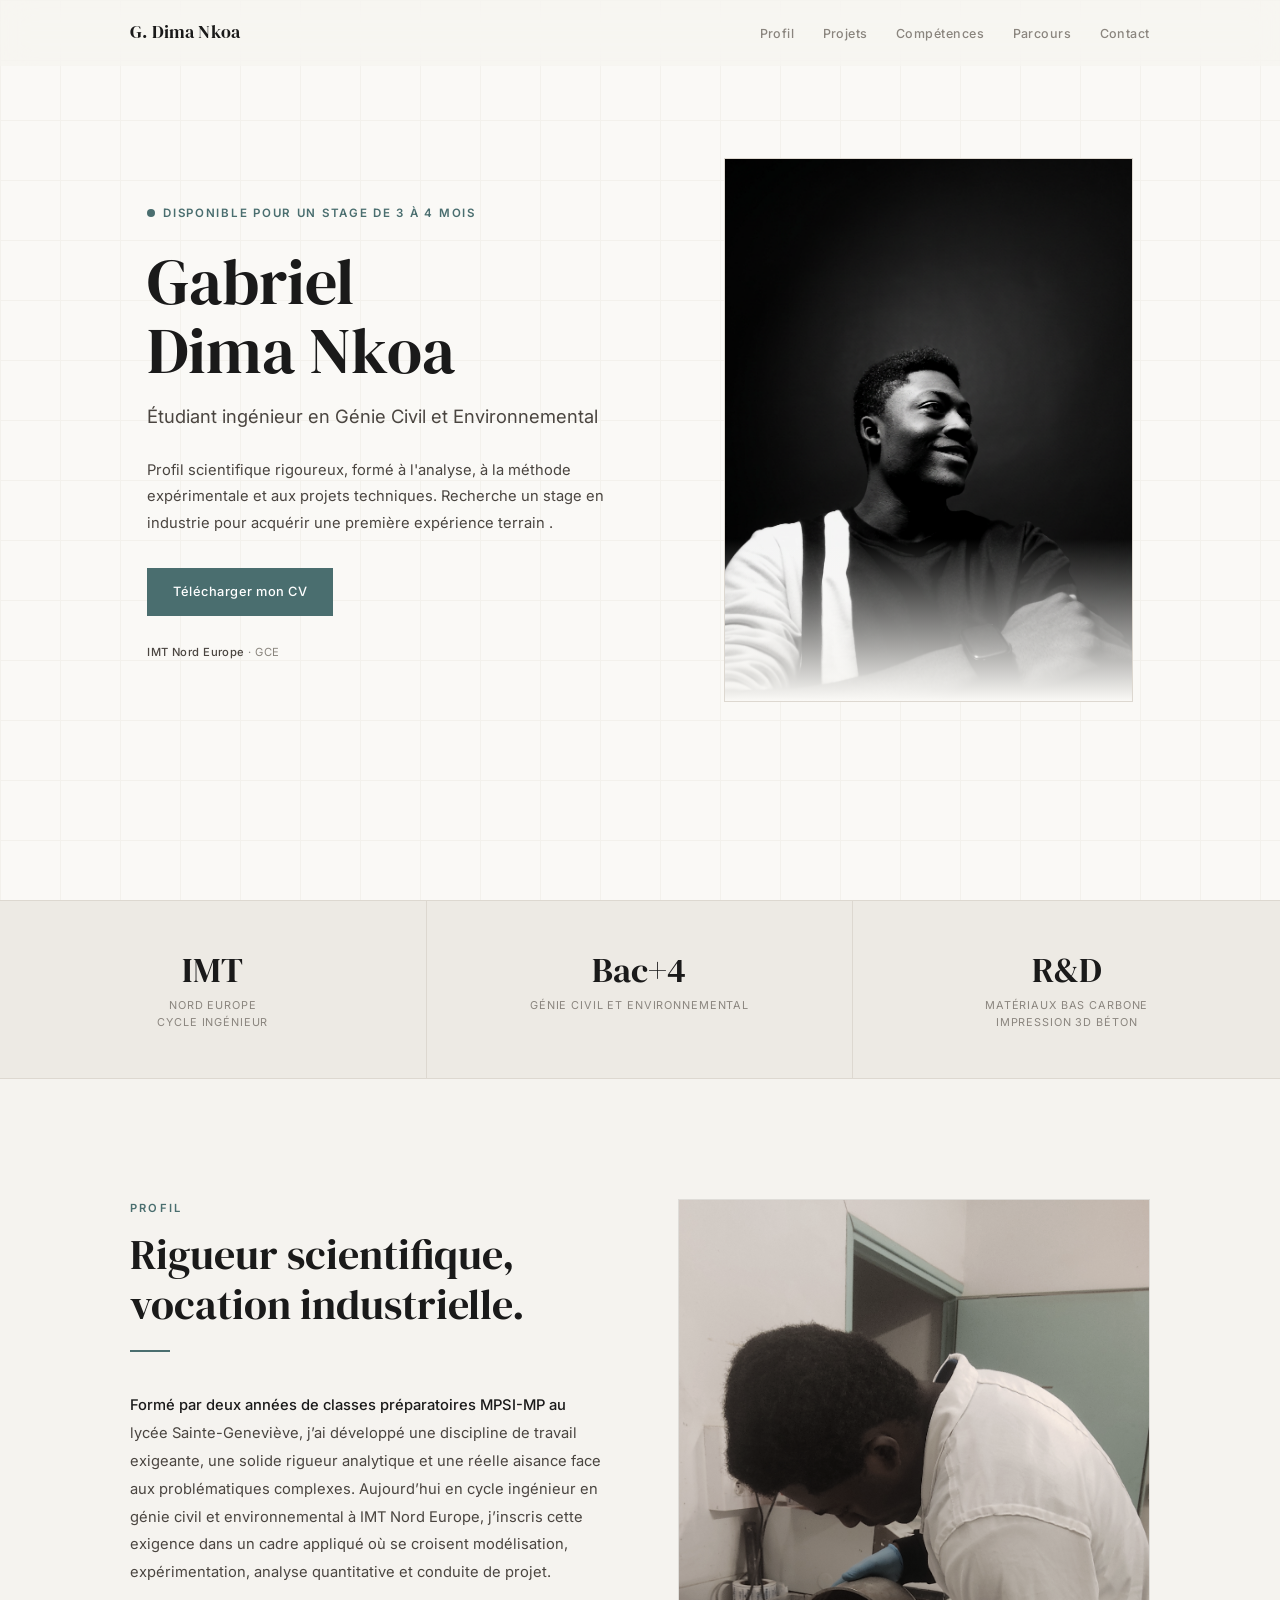
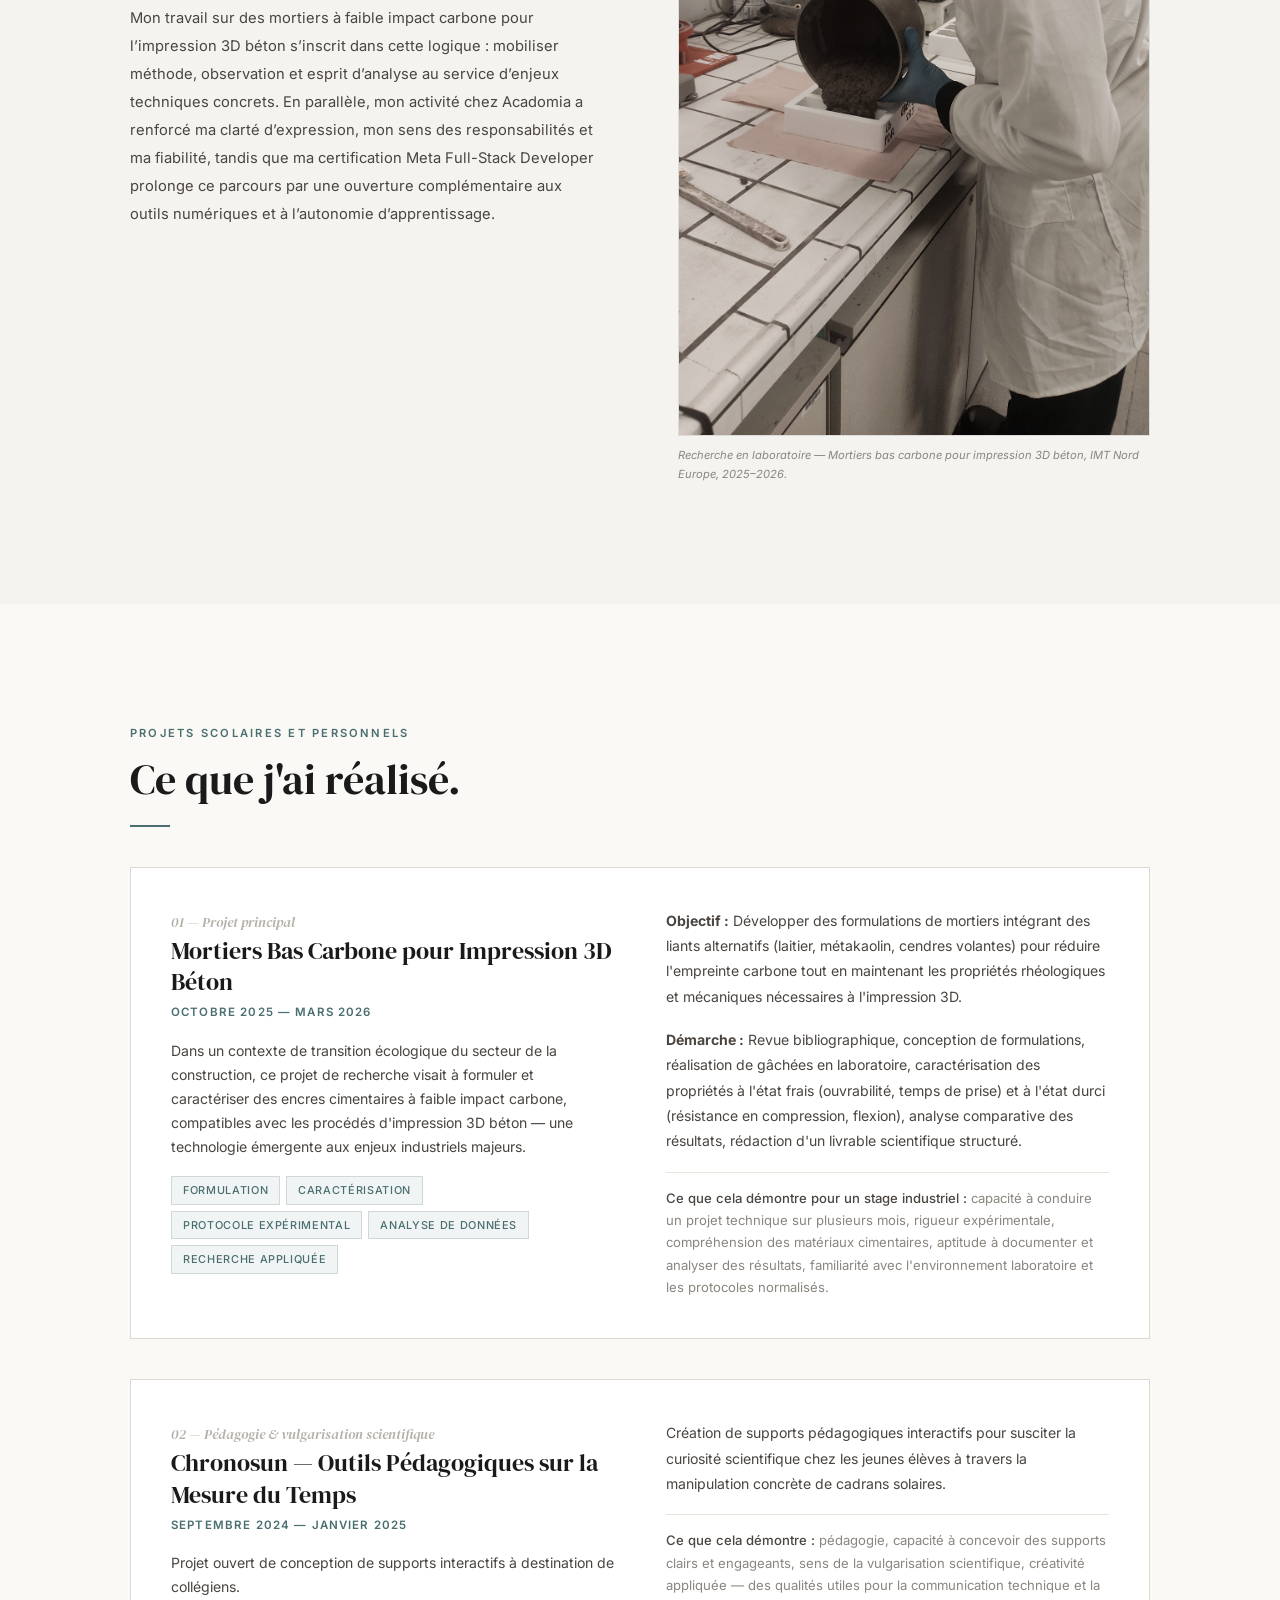
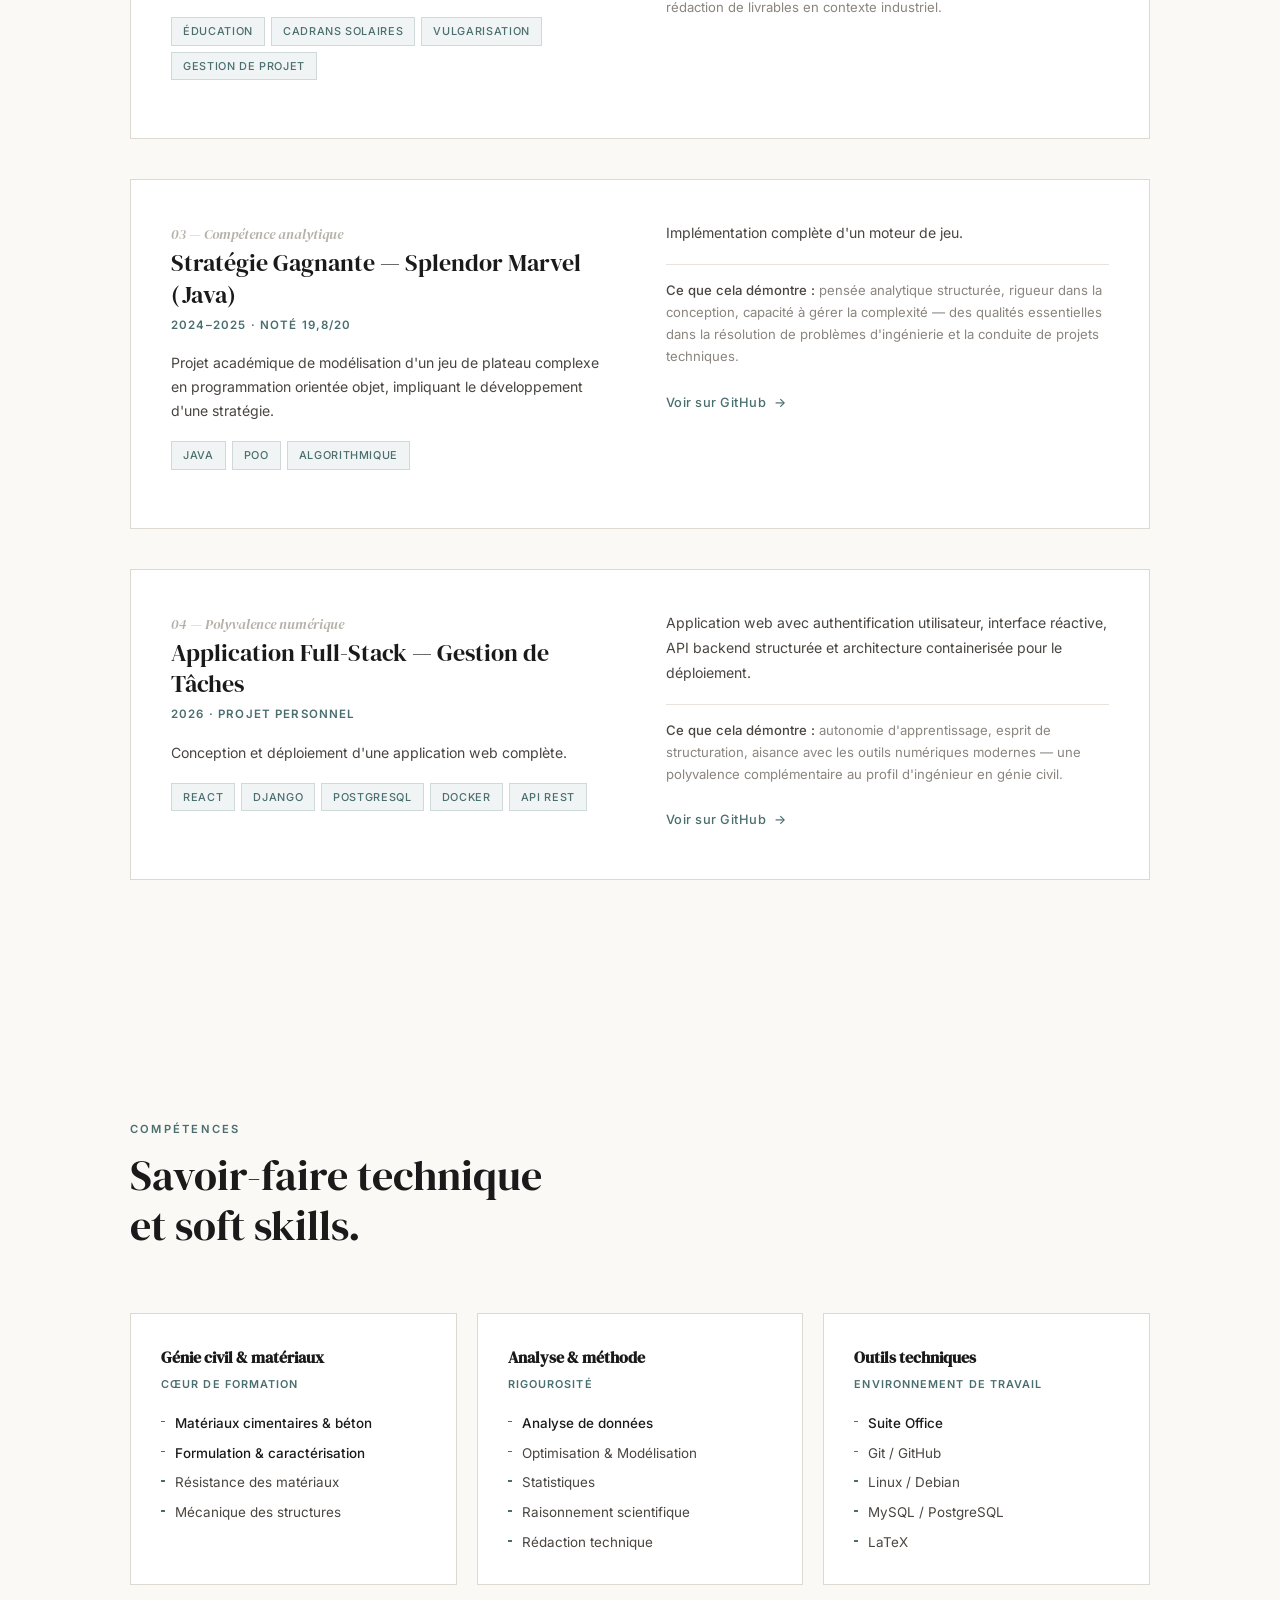
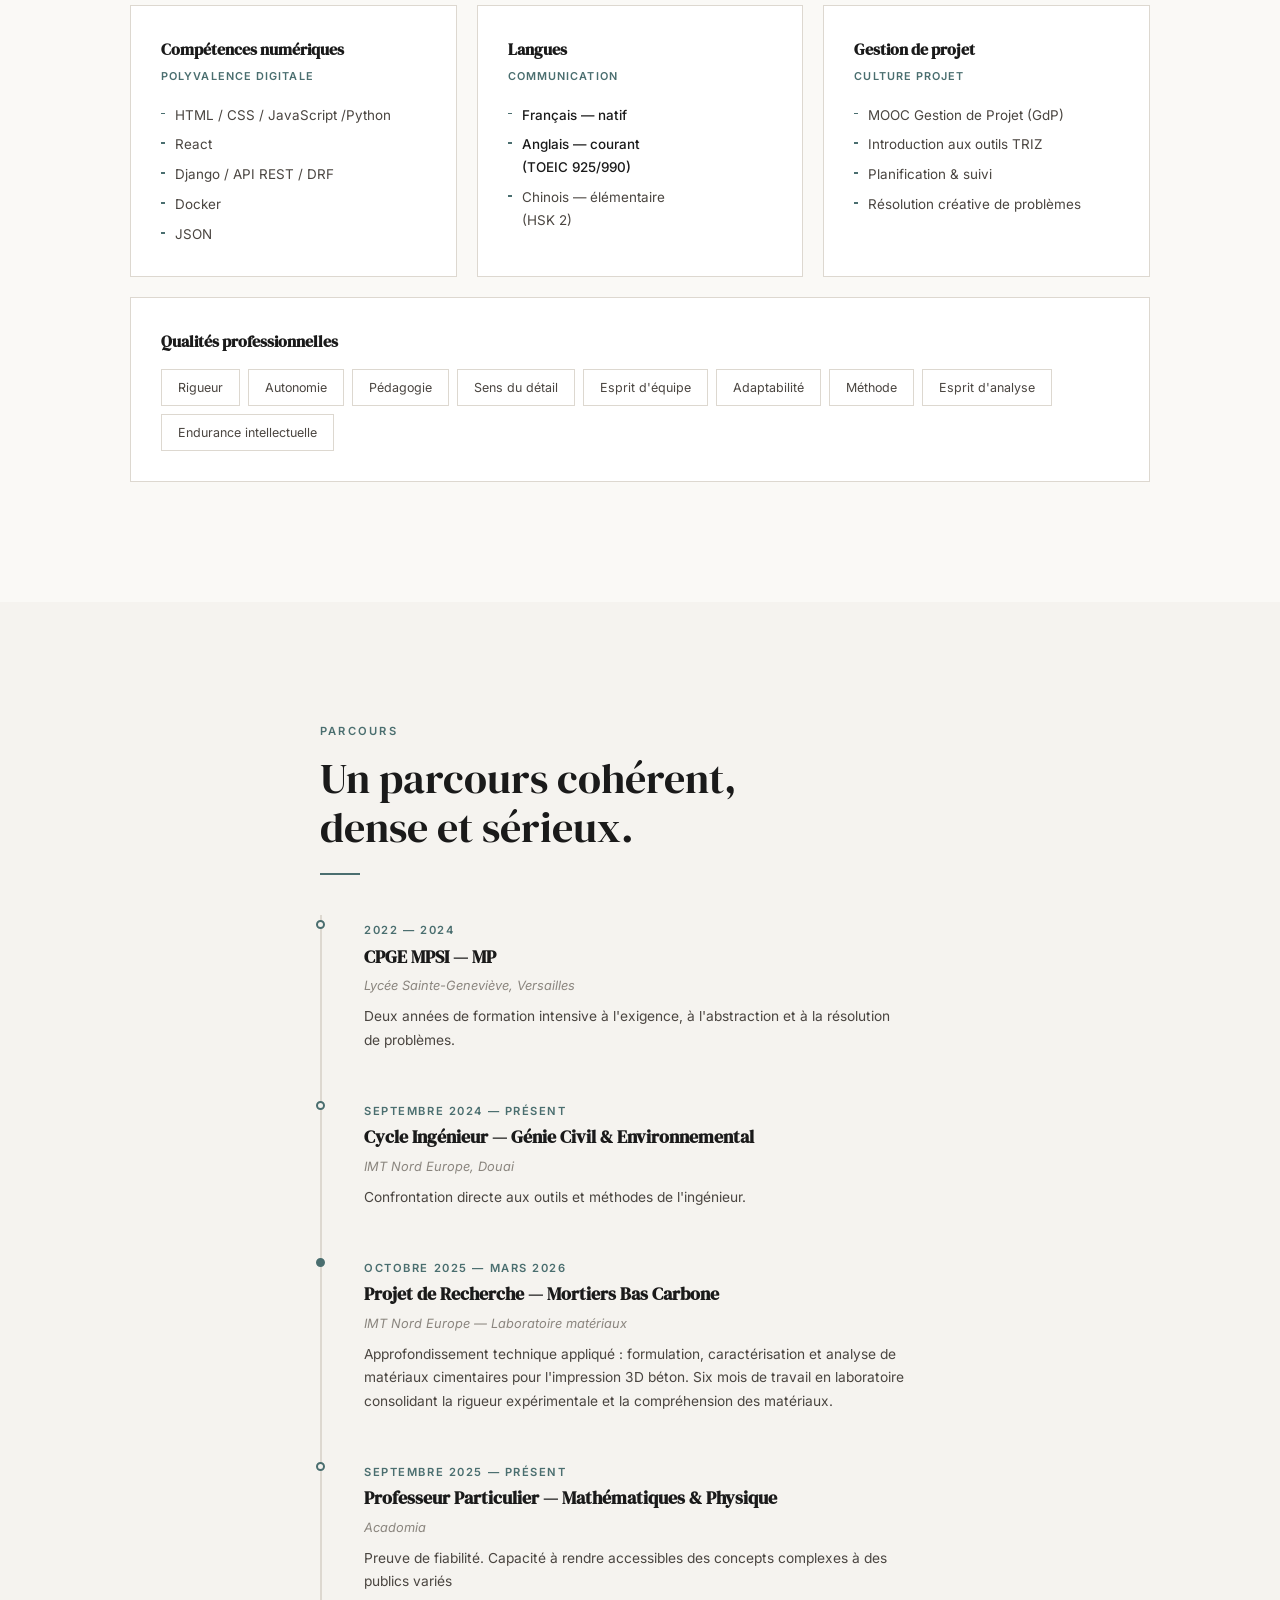
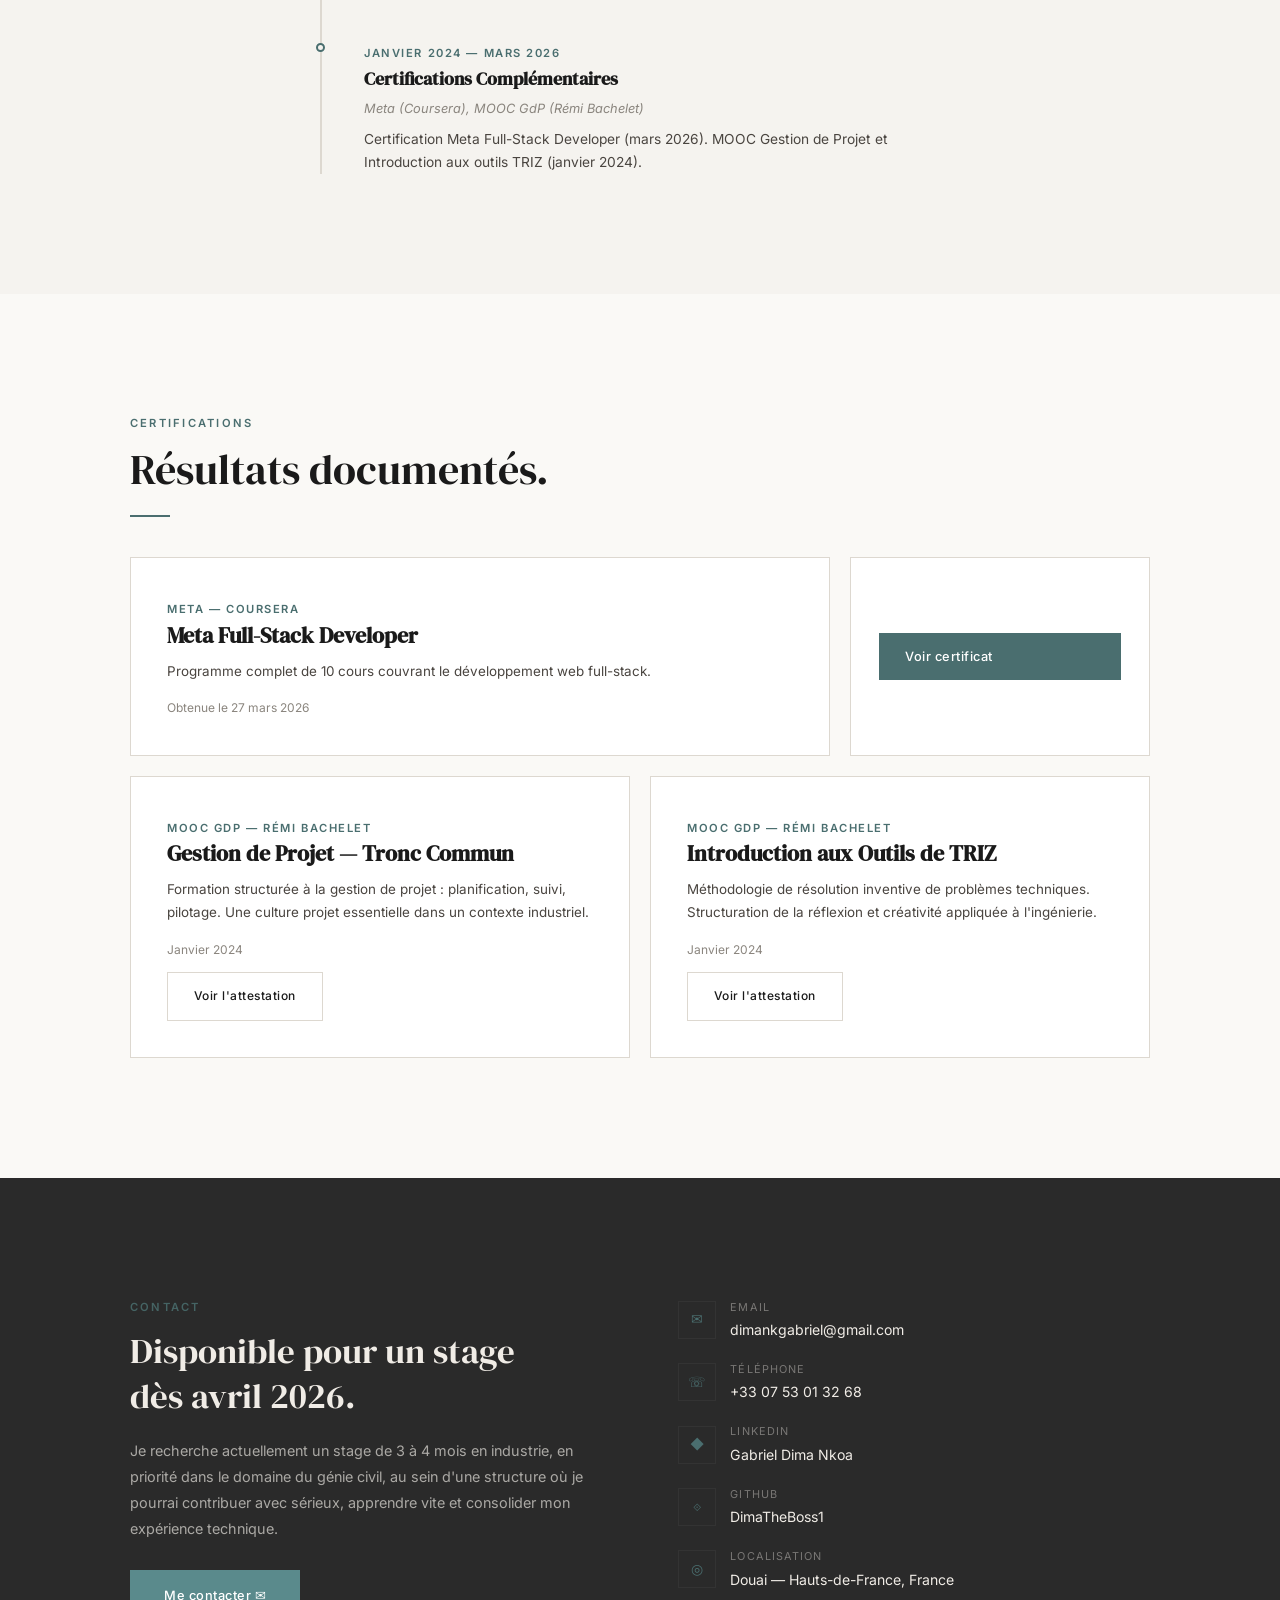
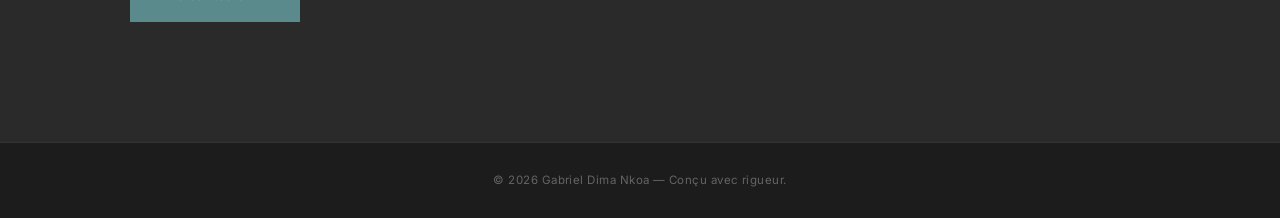
==== index2.html @ 7a58e896 "The folder portfolio" ====
<!DOCTYPE html>
<html lang="fr">

<head>
  <meta charset="UTF-8">
  <meta name="viewport" content="width=device-width, initial-scale=1.0">
  <title>Gabriel DIMA NKOA — Étudiant Ingénieur Génie Civil & Environnemental</title>
  <meta name="description"
    content="Portfolio de Gabriel DIMA NKOA, étudiant ingénieur en génie civil et environnemental à IMT Nord Europe. Recherche un stage de 3 à 4 mois en industrie.">
  <meta name="author" content="Gabriel DIMA NKOA">
  <meta property="og:title" content="Gabriel DIMA NKOA — Stage Ingénieur Génie Civil">
  <meta property="og:description"
    content="Étudiant ingénieur à IMT Nord Europe, spécialisé génie civil et environnemental. Disponible pour un stage de 3–4 mois en industrie.">
  <meta property="og:type" content="website">
  <link rel="stylesheet" href="styles2.css">
  <link rel="icon" type="image/svg+xml"
    href="data:image/svg+xml,<svg xmlns='http://www.w3.org/2000/svg' viewBox='0 0 100 100'><text y='.9em' font-size='90'>◆</text></svg>">
</head>

<body>

  <!-- ======== NAVIGATION ======== -->
  <nav class="nav2" id="nav2">
    <div class="container nav2__inner">
      <a href="#" class="nav2__logo">G. Dima Nkoa</a>
      <ul class="nav2__links">
        <li><a href="#profil" class="nav2__link">Profil</a></li>
        <li><a href="#projets" class="nav2__link">Projets</a></li>
        <li><a href="#competences" class="nav2__link">Compétences</a></li>
        <li><a href="#parcours" class="nav2__link">Parcours</a></li>
        <li><a href="#contact2" class="nav2__link">Contact</a></li>
      </ul>
      <button class="nav2__toggle" id="nav2-toggle" aria-label="Menu">
        <span></span><span></span><span></span>
      </button>
    </div>
  </nav>

  <!-- Mobile overlay -->
  <div class="nav2__mobile" id="nav2-mobile">
    <a href="#profil">Profil</a>
    <a href="#projets">Projets</a>
    <a href="#competences">Compétences</a>
    <a href="#parcours">Parcours</a>
    <a href="#contact2">Contact</a>
  </div>

  <!-- ======== HERO ======== -->
  <section class="hero2 section" id="hero2">
    <div class="container hero2__grid">
      <div class="hero2__content">
        <span class="hero2__badge">Disponible pour un stage de 3 à 4 mois</span>
        <h1 class="hero2__name">Gabriel<br>Dima Nkoa</h1>
        <p class="hero2__title">Étudiant ingénieur en Génie Civil et Environnemental </p>
        <p class="hero2__description">
          Profil scientifique rigoureux, formé à l'analyse, à la méthode expérimentale et aux projets techniques.
          Recherche un stage en industrie pour acquérir une première expérience terrain .
        </p>
        <div class="hero2__ctas">
          <a href="CV Stage GCE.pdf" download class="btn2 btn2--primary" id="cta2-cv">Télécharger mon CV</a>
        </div>
        <p class="hero2__micro">
          <span>IMT Nord Europe</span> · GCE
        </p>
      </div>
      <div class="hero2__image-wrapper">
        <div class="hero2__image-frame">
          <img src="assets/Photo professionnelle Gabriel.png" alt="Gabriel Dima Nkoa — Portrait professionnel"
            class="hero2__portrait" width="440" height="586">
        </div>
      </div>
    </div>
  </section>

  <!-- ======== BARRE DE PREUVE ======== -->
  <section class="proof-bar" id="proof-bar">
    <div class="container">
      <div class="proof-bar__grid proof-bar__grid--3">
        <div class="proof-bar__item reveal">
          <div class="proof-bar__value">IMT</div>
          <div class="proof-bar__label">Nord Europe<br>Cycle ingénieur</div>
        </div>

        <div class="proof-bar__item reveal reveal-d1">
          <div class="proof-bar__value">Bac+4</div>
          <div class="proof-bar__label">Génie Civil et Environnemental</div>
        </div>

        <div class="proof-bar__item reveal reveal-d2">
          <div class="proof-bar__value">R&D</div>
          <div class="proof-bar__label">Matériaux bas carbone<br>Impression 3D béton</div>
        </div>
      </div>
    </div>
  </section>

  <!-- ======== PROFIL ======== -->
  <section class="section" id="profil">
    <div class="container profile__grid">
      <div class="profile__text reveal">
        <span class="section__label">Profil</span>
        <h2 class="section__title">Rigueur scientifique,<br>vocation industrielle.</h2>
        <div class="section__divider"></div>
        <p>
          Formé par deux années de classes préparatoires MPSI-MP au lycée Sainte-Geneviève, j’ai développé une
          discipline de travail exigeante, une solide rigueur analytique et une réelle aisance face aux problématiques
          complexes. Aujourd’hui en cycle ingénieur en génie civil et environnemental à IMT Nord Europe, j’inscris cette
          exigence dans un cadre appliqué où se croisent modélisation, expérimentation, analyse quantitative et conduite
          de projet.
        </p>

        <p>
          Mon travail sur des mortiers à faible impact carbone pour l’impression 3D béton s’inscrit dans cette logique :
          mobiliser méthode, observation et esprit d’analyse au service d’enjeux techniques concrets. En parallèle, mon
          activité chez Acadomia a renforcé ma clarté d’expression, mon sens des responsabilités et ma fiabilité, tandis
          que ma certification Meta Full-Stack Developer prolonge ce parcours par une ouverture complémentaire aux
          outils numériques et à l’autonomie d’apprentissage.
        </p>
      </div>
      <aside class="profile__aside reveal reveal-d2">
        <img src="assets/1773236978238.jpg" alt="Gabriel Dima Nkoa en laboratoire — coulée de mortier bas carbone"
          class="profile__lab-img profile__lab-img--full">
        <p class="profile__caption">Recherche en laboratoire — Mortiers bas carbone pour impression 3D béton, IMT Nord
          Europe, 2025–2026.</p>
      </aside>
    </div>
  </section>

  <!-- ======== PROJETS ======== -->
  <section class="section" id="projets" style="background: var(--bg-white);">
    <div class="container">
      <span class="section__label reveal">Projets scolaires et personnels</span>
      <h2 class="section__title reveal">Ce que j'ai réalisé.</h2>
      <div class="section__divider reveal"></div>

      <div class="projects2__list">

        <!-- Projet 1 : Mortiers bas carbone -->
        <article class="project2 reveal">
          <div>
            <span class="project2__num">01 — Projet principal</span>
            <h3 class="project2__name">Mortiers Bas Carbone pour Impression 3D Béton</h3>
            <p class="project2__dates">Octobre 2025 — Mars 2026</p>
            <p class="project2__context">
              Dans un contexte de transition écologique du secteur de la construction, ce projet de recherche
              visait à formuler et caractériser des encres cimentaires à faible impact carbone, compatibles
              avec les procédés d'impression 3D béton — une technologie émergente aux enjeux industriels majeurs.
            </p>
            <div class="project2__tags">
              <span class="project2__tag">Formulation</span>
              <span class="project2__tag">Caractérisation</span>
              <span class="project2__tag">Protocole expérimental</span>
              <span class="project2__tag">Analyse de données</span>
              <span class="project2__tag">Recherche appliquée</span>
            </div>
          </div>
          <div>
            <p class="project2__body">
              <strong>Objectif :</strong> Développer des formulations de mortiers intégrant des liants alternatifs
              (laitier, métakaolin, cendres volantes) pour réduire l'empreinte carbone tout en maintenant les
              propriétés rhéologiques et mécaniques nécessaires à l'impression 3D.
            </p>
            <p class="project2__body">
              <strong>Démarche :</strong> Revue bibliographique, conception de formulations, réalisation de gâchées
              en laboratoire, caractérisation des propriétés à l'état frais (ouvrabilité, temps de prise) et à
              l'état durci (résistance en compression, flexion), analyse comparative des résultats, rédaction
              d'un livrable scientifique structuré.
            </p>
            <div class="project2__demonstrates">
              <strong>Ce que cela démontre pour un stage industriel :</strong> capacité à conduire un projet technique
              sur plusieurs mois, rigueur expérimentale, compréhension des matériaux cimentaires, aptitude à documenter
              et analyser des résultats, familiarité avec l'environnement laboratoire et les protocoles normalisés.
            </div>
          </div>
        </article>

        <!-- Projet 2 : Chronosun -->
        <article class="project2 reveal">
          <div>
            <span class="project2__num">02 — Pédagogie & vulgarisation scientifique</span>
            <h3 class="project2__name">Chronosun — Outils Pédagogiques sur la Mesure du Temps</h3>
            <p class="project2__dates">Septembre 2024 — Janvier 2025</p>
            <p class="project2__context">
              Projet ouvert de conception de supports interactifs à destination de collégiens.
            </p>
            <div class="project2__tags">
              <span class="project2__tag">Éducation</span>
              <span class="project2__tag">Cadrans solaires</span>
              <span class="project2__tag">Vulgarisation</span>
              <span class="project2__tag">Gestion de projet</span>
            </div>
          </div>
          <div>
            <p class="project2__body">
              Création de supports pédagogiques interactifs pour susciter la curiosité scientifique chez les jeunes
              élèves à travers la manipulation concrète de cadrans solaires.
            </p>
            <div class="project2__demonstrates">
              <strong>Ce que cela démontre :</strong> pédagogie, capacité à concevoir des supports clairs
              et engageants, sens de la vulgarisation scientifique, créativité appliquée — des qualités
              utiles pour la communication technique et la rédaction de livrables en contexte industriel.
            </div>
          </div>
        </article>

        <!-- Projet 3 : Splendor Marvel -->
        <article class="project2 reveal">
          <div>
            <span class="project2__num">03 — Compétence analytique</span>
            <h3 class="project2__name">Stratégie Gagnante — Splendor Marvel (Java)</h3>
            <p class="project2__dates">2024–2025 · Noté 19,8/20</p>
            <p class="project2__context">
              Projet académique de modélisation d'un jeu de plateau complexe en programmation orientée objet,
              impliquant le développement d'une stratégie.
            </p>
            <div class="project2__tags">
              <span class="project2__tag">Java</span>
              <span class="project2__tag">POO</span>
              <span class="project2__tag">Algorithmique</span>
            </div>
          </div>
          <div>
            <p class="project2__body">
              Implémentation complète d'un moteur de jeu.
            </p>
            <div class="project2__demonstrates">
              <strong>Ce que cela démontre :</strong> pensée analytique structurée, rigueur dans la conception,
              capacité à gérer la complexité — des qualités essentielles dans la résolution de problèmes
              d'ingénierie et la conduite de projets techniques.
            </div>
            <div class="project2__links">
              <a href="https://github.com/DimaTheBoss1/SplendorMarvel" target="_blank" rel="noopener"
                class="btn2 btn2--ghost" id="link2-splendor">
                Voir sur GitHub <span class="arrow">→</span>
              </a>
            </div>
          </div>
        </article>

        <!-- Projet 4 : ToDo App (compétence numérique) -->
        <article class="project2 reveal">
          <div>
            <span class="project2__num">04 — Polyvalence numérique</span>
            <h3 class="project2__name">Application Full-Stack — Gestion de Tâches</h3>
            <p class="project2__dates">2026 · Projet personnel</p>
            <p class="project2__context">
              Conception et déploiement d'une application web complète.
            </p>
            <div class="project2__tags">
              <span class="project2__tag">React</span>
              <span class="project2__tag">Django</span>
              <span class="project2__tag">PostgreSQL</span>
              <span class="project2__tag">Docker</span>
              <span class="project2__tag">API REST</span>
            </div>
          </div>
          <div>
            <p class="project2__body">
              Application web avec authentification utilisateur, interface réactive, API backend structurée
              et architecture containerisée pour le déploiement.
            </p>
            <div class="project2__demonstrates">
              <strong>Ce que cela démontre :</strong> autonomie d'apprentissage, esprit de structuration,
              aisance avec les outils numériques modernes — une polyvalence complémentaire au profil
              d'ingénieur en génie civil.
            </div>
            <div class="project2__links">
              <a href="https://github.com/DimaTheBoss1/ToDoApp" target="_blank" rel="noopener" class="btn2 btn2--ghost"
                id="link2-todoapp">
                Voir sur GitHub <span class="arrow">→</span>
              </a>
            </div>
          </div>
        </article>

      </div>
    </div>
  </section>

  <!-- ======== COMPÉTENCES ======== -->
  <section class="section skills2" id="competences">
    <div class="container">
      <span class="section__label reveal">Compétences</span>
      <h2 class="section__title reveal">Savoir-faire technique<br>et soft skills.</h2>
      <div class="section__divider reveal"></div>

      <div class="skills2__grid">
        <!-- Génie civil -->
        <div class="skill2-block reveal">
          <h3 class="skill2-block__title">Génie civil & matériaux</h3>
          <p class="skill2-block__sub">Cœur de formation</p>
          <ul class="skill2-block__list">
            <li class="skill2-block__item skill2-block__item--core">Matériaux cimentaires & béton</li>
            <li class="skill2-block__item skill2-block__item--core">Formulation & caractérisation</li>
            <li class="skill2-block__item">Résistance des matériaux</li>
            <li class="skill2-block__item">Mécanique des structures</li>
          </ul>
        </div>

        <!-- Analyse & méthode -->
        <div class="skill2-block reveal reveal-d1">
          <h3 class="skill2-block__title">Analyse & méthode</h3>
          <p class="skill2-block__sub">Rigourosité</p>
          <ul class="skill2-block__list">
            <li class="skill2-block__item skill2-block__item--core">Analyse de données</li>
            <li class="skill2-block__item">Optimisation & Modélisation</li>
            <li class="skill2-block__item">Statistiques</li>
            <li class="skill2-block__item">Raisonnement scientifique</li>
            <li class="skill2-block__item">Rédaction technique</li>
          </ul>
        </div>

        <!-- Outils techniques -->
        <div class="skill2-block reveal reveal-d2">
          <h3 class="skill2-block__title">Outils techniques</h3>
          <p class="skill2-block__sub">Environnement de travail</p>
          <ul class="skill2-block__list">
            <li class="skill2-block__item skill2-block__item--core">Suite Office</li>
            <li class="skill2-block__item">Git / GitHub</li>
            <li class="skill2-block__item">Linux / Debian</li>
            <li class="skill2-block__item">MySQL / PostgreSQL</li>
            <li class="skill2-block__item">LaTeX</li>
          </ul>
        </div>

        <!-- Compétences numériques -->
        <div class="skill2-block reveal reveal-d1">
          <h3 class="skill2-block__title">Compétences numériques</h3>
          <p class="skill2-block__sub">Polyvalence digitale</p>
          <ul class="skill2-block__list">
            <li class="skill2-block__item">HTML / CSS / JavaScript /Python</li>
            <li class="skill2-block__item">React</li>
            <li class="skill2-block__item">Django / API REST / DRF</li>
            <li class="skill2-block__item">Docker</li>
            <li class="skill2-block__item">JSON</li>
          </ul>
        </div>

        <!-- Langues -->
        <div class="skill2-block reveal reveal-d2">
          <h3 class="skill2-block__title">Langues</h3>
          <p class="skill2-block__sub">Communication</p>
          <ul class="skill2-block__list">
            <li class="skill2-block__item skill2-block__item--core">Français — natif</li>
            <li class="skill2-block__item skill2-block__item--core">Anglais — courant <br>(TOEIC 925/990)</li>
            <li class="skill2-block__item">Chinois — élémentaire <br>(HSK 2)</li>
          </ul>
        </div>

        <!-- Gestion de projet -->
        <div class="skill2-block reveal reveal-d3">
          <h3 class="skill2-block__title">Gestion de projet</h3>
          <p class="skill2-block__sub">Culture projet</p>
          <ul class="skill2-block__list">
            <li class="skill2-block__item">MOOC Gestion de Projet (GdP)</li>
            <li class="skill2-block__item">Introduction aux outils TRIZ</li>
            <li class="skill2-block__item">Planification & suivi</li>
            <li class="skill2-block__item">Résolution créative de problèmes</li>
          </ul>
        </div>
      </div>

      <!-- Qualités -->
      <div class="skills2__qualities reveal">
        <h3 class="skills2__qualities-title">Qualités professionnelles</h3>
        <div class="skills2__qualities-flex">
          <span class="quality-chip">Rigueur</span>
          <span class="quality-chip">Autonomie</span>
          <span class="quality-chip">Pédagogie</span>
          <span class="quality-chip">Sens du détail</span>
          <span class="quality-chip">Esprit d'équipe</span>
          <span class="quality-chip">Adaptabilité</span>
          <span class="quality-chip">Méthode</span>
          <span class="quality-chip">Esprit d'analyse</span>
          <span class="quality-chip">Endurance intellectuelle</span>
        </div>
      </div>
    </div>
  </section>

  <!-- ======== PARCOURS / TIMELINE ======== -->
  <section class="section journey2" id="parcours">
    <div class="container container--narrow">
      <span class="section__label reveal">Parcours</span>
      <h2 class="section__title reveal">Un parcours cohérent,<br>dense et sérieux.</h2>
      <div class="section__divider reveal"></div>

      <div class="timeline2">
        <!-- CPGE -->
        <div class="tl-item reveal">
          <div class="tl-dot"></div>
          <span class="tl-date">2022 — 2024</span>
          <h3 class="tl-heading">CPGE MPSI — MP</h3>
          <p class="tl-institution">Lycée Sainte-Geneviève, Versailles</p>
          <p class="tl-text">
            Deux années de formation intensive à l'exigence, à l'abstraction et à la résolution de problèmes.
          </p>
        </div>

        <!-- IMT Nord Europe -->
        <div class="tl-item reveal">
          <div class="tl-dot"></div>
          <span class="tl-date">Septembre 2024 — Présent</span>
          <h3 class="tl-heading">Cycle Ingénieur — Génie Civil & Environnemental</h3>
          <p class="tl-institution">IMT Nord Europe, Douai</p>
          <p class="tl-text">
            Confrontation directe aux outils et méthodes de l'ingénieur.
          </p>
        </div>

        <!-- Projet matériaux -->
        <div class="tl-item tl-item--active reveal">
          <div class="tl-dot"></div>
          <span class="tl-date">Octobre 2025 — Mars 2026</span>
          <h3 class="tl-heading">Projet de Recherche — Mortiers Bas Carbone</h3>
          <p class="tl-institution">IMT Nord Europe — Laboratoire matériaux</p>
          <p class="tl-text">
            Approfondissement technique appliqué : formulation, caractérisation et analyse de matériaux
            cimentaires pour l'impression 3D béton. Six mois de travail en laboratoire consolidant
            la rigueur expérimentale et la compréhension des matériaux.
          </p>
        </div>

        <!-- Acadomia -->
        <div class="tl-item reveal">
          <div class="tl-dot"></div>
          <span class="tl-date">Septembre 2025 — Présent</span>
          <h3 class="tl-heading">Professeur Particulier — Mathématiques & Physique</h3>
          <p class="tl-institution">Acadomia</p>
          <p class="tl-text">
            Preuve de fiabilité.
            Capacité à rendre accessibles des concepts complexes à des publics variés
          </p>
        </div>

        <!-- Certifications -->
        <div class="tl-item reveal">
          <div class="tl-dot"></div>
          <span class="tl-date">Janvier 2024 — Mars 2026</span>
          <h3 class="tl-heading">Certifications Complémentaires</h3>
          <p class="tl-institution">Meta (Coursera), MOOC GdP (Rémi Bachelet)</p>
          <p class="tl-text">
            Certification Meta Full-Stack Developer (mars 2026). MOOC Gestion de Projet et Introduction aux outils TRIZ
            (janvier 2024).
          </p>
        </div>
      </div>
    </div>
  </section>

  <!-- ======== DOCUMENTS & PREUVES ======== -->
  <section class="section" id="documents" style="background: var(--bg-white);">
    <div class="container">
      <span class="section__label reveal">Certifications</span>
      <h2 class="section__title reveal">Résultats documentés.</h2>
      <div class="section__divider reveal"></div>

      <div class="docs__grid">
        <div class="doc-card reveal">
          <div>
            <span class="doc-card__issuer">Meta — Coursera</span>
            <h3 class="doc-card__title">Meta Full-Stack Developer</h3>
            <p class="doc-card__desc">
              Programme complet de 10 cours couvrant le développement web full-stack.
            </p>
          </div>
          <p class="doc-card__date">Obtenue le 27 mars 2026</p>
        </div>

        <div class="doc-sidebar">
          <div class="doc-sidebar__block reveal reveal-d1">
            <a href="Meta Full Stack dev certificate.pdf" download class="btn2 btn2--primary" id="btn2-cv"
              style="width: 100%;">
              Voir certificat
            </a>
          </div>
        </div>
      </div>

      <!-- Certifications complémentaires MOOC -->
      <div style="display: grid; grid-template-columns: 1fr 1fr; gap: 20px; margin-top: 20px;">
        <div class="doc-card reveal reveal-d2">
          <span class="doc-card__issuer">MOOC GdP — Rémi Bachelet</span>
          <h3 class="doc-card__title">Gestion de Projet — Tronc Commun</h3>
          <p class="doc-card__desc">
            Formation structurée à la gestion de projet : planification, suivi, pilotage.
            Une culture projet essentielle dans un contexte industriel.
          </p>
          <p class="doc-card__date">Janvier 2024</p>
          <a href="Attestation de réussite MOOC.pdf" download class="btn2 btn2--outline"
            style="margin-top: 12px; font-size: 0.75rem;">
            Voir l'attestation
          </a>
        </div>
        <div class="doc-card reveal reveal-d3">
          <span class="doc-card__issuer">MOOC GdP — Rémi Bachelet</span>
          <h3 class="doc-card__title">Introduction aux Outils de TRIZ</h3>
          <p class="doc-card__desc">
            Méthodologie de résolution inventive de problèmes techniques.
            Structuration de la réflexion et créativité appliquée à l'ingénierie.
          </p>
          <p class="doc-card__date">Janvier 2024</p>
          <a href="Attestation de réussite MOOC TRIZ.pdf" download class="btn2 btn2--outline"
            style="margin-top: 12px; font-size: 0.75rem;">
            Voir l'attestation
          </a>
        </div>
      </div>
    </div>
  </section>

  <!-- ======== CONTACT ======== -->
  <section class="section contact2" id="contact2">
    <div class="container contact2__grid">
      <div class="reveal">
        <span class="section__label">Contact</span>
        <h2 class="contact2__heading">Disponible pour un stage<br>dès avril 2026.</h2>
        <p class="contact2__subtitle">
          Je recherche actuellement un stage de 3 à 4 mois en industrie, en priorité dans le domaine
          du génie civil, au sein d'une structure où je pourrai contribuer avec sérieux, apprendre vite
          et consolider mon expérience technique.
        </p>
        <a href="mailto:dimankgabriel@gmail.com" class="btn2 btn2--primary" id="btn2-contact"
          style="padding: 15px 34px; background: #5a8a8c;">
          Me contacter ✉
        </a>
      </div>
      <div class="contact2__info reveal reveal-d2">
        <div class="contact2__item">
          <div class="contact2__icon">✉</div>
          <div>
            <p class="contact2__label">Email</p>
            <p class="contact2__value">
              <a href="mailto:dimankgabriel@gmail.com">dimankgabriel@gmail.com</a>
            </p>
          </div>
        </div>
        <div class="contact2__item">
          <div class="contact2__icon">☏</div>
          <div>
            <p class="contact2__label">Téléphone</p>
            <p class="contact2__value">
              <a href="tel:+330753013268">+33 07 53 01 32 68</a>
            </p>
          </div>
        </div>
        <div class="contact2__item">
          <div class="contact2__icon">◆</div>
          <div>
            <p class="contact2__label">LinkedIn</p>
            <p class="contact2__value">
              <a href="https://www.linkedin.com/in/dima-nkoa-gabriel-ab8064227" target="_blank" rel="noopener">Gabriel
                Dima Nkoa</a>
            </p>
          </div>
        </div>
        <div class="contact2__item">
          <div class="contact2__icon">⟐</div>
          <div>
            <p class="contact2__label">GitHub</p>
            <p class="contact2__value">
              <a href="https://github.com/DimaTheBoss1" target="_blank" rel="noopener">DimaTheBoss1</a>
            </p>
          </div>
        </div>
        <div class="contact2__item">
          <div class="contact2__icon">◎</div>
          <div>
            <p class="contact2__label">Localisation</p>
            <p class="contact2__value">Douai — Hauts-de-France, France</p>
          </div>
        </div>
      </div>
    </div>
  </section>

  <!-- ======== FOOTER ======== -->
  <footer class="footer2">
    <div class="container">
      <p class="footer2__text">© 2026 Gabriel Dima Nkoa — Conçu avec rigueur.</p>
    </div>
  </footer>

  <script src="script2.js"></script>
</body>

</html>
---- styles2.css ----
/* ============================================
   GABRIEL DIMA NKOA — Portfolio Ingénieur GCE
   Industrial / Editorial / Premium / Light
   ============================================ */

/* --- Google Fonts Import --- */
@import url('https://fonts.googleapis.com/css2?family=DM+Serif+Display:ital@0;1&family=Inter:wght@300;400;500;600;700&display=swap');

/* --- Design Tokens --- */
:root {
  /* Colors — industrial / light editorial */
  --bg-light: #f5f3ef;
  --bg-white: #faf9f6;
  --bg-surface: #edeae4;
  --bg-card: #ffffff;
  --bg-dark: #1c1c1c;
  --bg-anthracite: #2a2a2a;

  --text-dark: #1a1a1a;
  --text-body: #4a4540;
  --text-muted: #8a857e;
  --text-light: #b5b0a8;
  --text-on-dark: #f0ece6;

  --accent: #4a6e6f;
  --accent-hover: #3a5a5b;
  --accent-light: rgba(74, 110, 111, 0.08);
  --accent-border: rgba(74, 110, 111, 0.2);

  --border: #ddd8d0;
  --border-light: #e8e4dc;
  --border-dark: #333333;

  /* Typography */
  --font-display: 'DM Serif Display', Georgia, serif;
  --font-body: 'Inter', -apple-system, BlinkMacSystemFont, 'Segoe UI', sans-serif;

  /* Spacing */
  --section-padding: clamp(64px, 10vw, 120px);
  --container-max: 1140px;
  --container-narrow: 760px;

  /* Transitions */
  --transition-fast: 0.2s cubic-bezier(0.4, 0, 0.2, 1);
  --transition-smooth: 0.4s cubic-bezier(0.4, 0, 0.2, 1);
  --transition-slow: 0.6s cubic-bezier(0.4, 0, 0.2, 1);
}

/* --- Reset & Base --- */
*, *::before, *::after {
  margin: 0;
  padding: 0;
  box-sizing: border-box;
}

html {
  scroll-behavior: smooth;
  -webkit-font-smoothing: antialiased;
  -moz-osx-font-smoothing: grayscale;
  font-size: 16px;
}

body {
  font-family: var(--font-body);
  background-color: var(--bg-light);
  color: var(--text-body);
  line-height: 1.7;
  overflow-x: hidden;
}

::selection {
  background: var(--accent);
  color: #fff;
}

img {
  max-width: 100%;
  height: auto;
  display: block;
}

a {
  color: var(--accent);
  text-decoration: none;
  transition: color var(--transition-fast);
}

a:hover {
  color: var(--accent-hover);
}

/* --- Container --- */
.container {
  max-width: var(--container-max);
  margin: 0 auto;
  padding: 0 clamp(20px, 5vw, 60px);
}

.container--narrow {
  max-width: var(--container-narrow);
}

/* --- Section --- */
.section {
  padding: var(--section-padding) 0;
  position: relative;
}

.section__label {
  font-family: var(--font-body);
  font-size: 0.7rem;
  font-weight: 600;
  letter-spacing: 0.2em;
  text-transform: uppercase;
  color: var(--accent);
  margin-bottom: 12px;
  display: block;
}

.section__title {
  font-family: var(--font-display);
  font-size: clamp(1.8rem, 3.5vw, 2.6rem);
  font-weight: 400;
  color: var(--text-dark);
  line-height: 1.2;
  margin-bottom: 20px;
}

.section__divider {
  width: 40px;
  height: 2px;
  background: var(--accent);
  margin-bottom: 40px;
}

/* --- Reveal Animation --- */
.reveal {
  opacity: 0;
  transform: translateY(24px);
  transition: opacity 0.7s cubic-bezier(0.4, 0, 0.2, 1),
              transform 0.7s cubic-bezier(0.4, 0, 0.2, 1);
}

.reveal.revealed {
  opacity: 1;
  transform: translateY(0);
}

.reveal-d1 { transition-delay: 0.1s; }
.reveal-d2 { transition-delay: 0.2s; }
.reveal-d3 { transition-delay: 0.3s; }
.reveal-d4 { transition-delay: 0.4s; }
.reveal-d5 { transition-delay: 0.5s; }

/* ============================================
   NAVIGATION
   ============================================ */
.nav2 {
  position: fixed;
  top: 0;
  left: 0;
  right: 0;
  z-index: 1000;
  padding: 18px 0;
  background: rgba(245, 243, 239, 0.6);
  backdrop-filter: blur(16px);
  -webkit-backdrop-filter: blur(16px);
  transition: all var(--transition-smooth);
}

.nav2.scrolled {
  background: rgba(245, 243, 239, 0.95);
  box-shadow: 0 1px 0 var(--border);
  padding: 12px 0;
}

.nav2__inner {
  display: flex;
  justify-content: space-between;
  align-items: center;
}

.nav2__logo {
  font-family: var(--font-display);
  font-size: 1.1rem;
  color: var(--text-dark);
  letter-spacing: 0.01em;
}

.nav2__links {
  display: flex;
  gap: 28px;
  list-style: none;
}

.nav2__link {
  font-size: 0.78rem;
  font-weight: 500;
  letter-spacing: 0.04em;
  color: var(--text-muted);
  transition: color var(--transition-fast);
  position: relative;
}

.nav2__link::after {
  content: '';
  position: absolute;
  bottom: -3px;
  left: 0;
  width: 0;
  height: 1.5px;
  background: var(--accent);
  transition: width var(--transition-smooth);
}

.nav2__link:hover {
  color: var(--text-dark);
}

.nav2__link:hover::after {
  width: 100%;
}

/* Mobile hamburger */
.nav2__toggle {
  display: none;
  flex-direction: column;
  gap: 5px;
  cursor: pointer;
  background: none;
  border: none;
  padding: 4px;
}

.nav2__toggle span {
  width: 22px;
  height: 1.5px;
  background: var(--text-dark);
  transition: transform var(--transition-fast), opacity var(--transition-fast);
}

.nav2__toggle.active span:nth-child(1) { transform: translateY(6.5px) rotate(45deg); }
.nav2__toggle.active span:nth-child(2) { opacity: 0; }
.nav2__toggle.active span:nth-child(3) { transform: translateY(-6.5px) rotate(-45deg); }

/* Mobile overlay */
.nav2__mobile {
  display: none;
  position: fixed;
  inset: 0;
  background: rgba(245, 243, 239, 0.98);
  backdrop-filter: blur(24px);
  z-index: 999;
  justify-content: center;
  align-items: center;
  flex-direction: column;
  gap: 24px;
}

.nav2__mobile.open { display: flex; }

.nav2__mobile a {
  font-family: var(--font-display);
  font-size: 1.5rem;
  color: var(--text-body);
  transition: color var(--transition-fast);
}

.nav2__mobile a:hover { color: var(--accent); }

/* ============================================
   HERO SECTION
   ============================================ */
.hero2 {
  min-height: 100vh;
  display: flex;
  align-items: center;
  padding-top: 80px;
  background: var(--bg-white);
  position: relative;
  overflow: hidden;
}

/* Subtle grid texture */
.hero2::before {
  content: '';
  position: absolute;
  inset: 0;
  background-image: 
    linear-gradient(var(--border-light) 1px, transparent 1px),
    linear-gradient(90deg, var(--border-light) 1px, transparent 1px);
  background-size: 60px 60px;
  opacity: 0.35;
  pointer-events: none;
}

.hero2__grid {
  display: grid;
  grid-template-columns: 1.1fr 0.9fr;
  gap: clamp(40px, 6vw, 80px);
  align-items: center;
  position: relative;
  z-index: 1;
}

.hero2__content { position: relative; }

.hero2__badge {
  display: inline-flex;
  align-items: center;
  gap: 8px;
  font-size: 0.72rem;
  font-weight: 600;
  letter-spacing: 0.15em;
  text-transform: uppercase;
  color: var(--accent);
  margin-bottom: 24px;
  opacity: 0;
  animation: fadeUp2 0.7s 0.2s forwards;
}

.hero2__badge::before {
  content: '';
  width: 8px;
  height: 8px;
  background: var(--accent);
  border-radius: 50%;
  display: block;
}

.hero2__name {
  font-family: var(--font-display);
  font-size: clamp(2.6rem, 5vw, 4rem);
  font-weight: 400;
  color: var(--text-dark);
  line-height: 1.08;
  margin-bottom: 16px;
  opacity: 0;
  animation: fadeUp2 0.7s 0.35s forwards;
}

.hero2__title {
  font-size: clamp(1rem, 1.6vw, 1.15rem);
  font-weight: 400;
  color: var(--text-body);
  margin-bottom: 24px;
  opacity: 0;
  animation: fadeUp2 0.7s 0.5s forwards;
}

.hero2__description {
  font-size: 0.92rem;
  line-height: 1.8;
  color: var(--text-body);
  max-width: 500px;
  margin-bottom: 32px;
  opacity: 0;
  animation: fadeUp2 0.7s 0.65s forwards;
}

.hero2__ctas {
  display: flex;
  gap: 14px;
  margin-bottom: 28px;
  opacity: 0;
  animation: fadeUp2 0.7s 0.8s forwards;
}

.hero2__micro {
  font-size: 0.7rem;
  letter-spacing: 0.04em;
  color: var(--text-muted);
  line-height: 1.6;
  opacity: 0;
  animation: fadeUp2 0.7s 0.95s forwards;
}

.hero2__micro span {
  color: var(--text-body);
  font-weight: 500;
}

/* Hero image */
.hero2__image-wrapper {
  display: flex;
  justify-content: flex-end;
  position: relative;
  opacity: 0;
  animation: fadeIn2 1s 0.3s forwards;
}

.hero2__image-frame {
  position: relative;
  width: 100%;
  max-width: 440px;
  border: 1px solid var(--border);
  overflow: hidden;
  background: var(--bg-surface);
}

.hero2__image-frame::after {
  content: '';
  position: absolute;
  bottom: 0;
  left: 0;
  right: 0;
  height: 30%;
  background: linear-gradient(to top, var(--bg-white) 0%, transparent 100%);
  pointer-events: none;
}

.hero2__portrait {
  width: 100%;
  display: block;
  filter: contrast(1.02) brightness(0.98);
  transition: filter var(--transition-slow);
}

.hero2__image-frame:hover .hero2__portrait {
  filter: contrast(1.06) brightness(1);
}

/* ============================================
   BUTTONS
   ============================================ */
.btn2 {
  display: inline-flex;
  align-items: center;
  gap: 8px;
  font-family: var(--font-body);
  font-size: 0.8rem;
  font-weight: 500;
  letter-spacing: 0.04em;
  padding: 13px 26px;
  border: none;
  cursor: pointer;
  transition: all var(--transition-smooth);
  text-decoration: none;
}

.btn2--primary {
  background: var(--accent);
  color: #fff;
}

.btn2--primary:hover {
  background: var(--accent-hover);
  color: #fff;
  transform: translateY(-1px);
  box-shadow: 0 6px 24px rgba(74, 110, 111, 0.2);
}

.btn2--outline {
  background: transparent;
  color: var(--text-dark);
  border: 1px solid var(--border);
}

.btn2--outline:hover {
  border-color: var(--accent);
  color: var(--accent);
  transform: translateY(-1px);
}

.btn2--ghost {
  background: transparent;
  color: var(--accent);
  padding: 8px 0;
  font-weight: 500;
}

.btn2--ghost:hover { color: var(--accent-hover); }
.btn2--ghost .arrow { transition: transform var(--transition-fast); }
.btn2--ghost:hover .arrow { transform: translateX(4px); }

/* ============================================
   CREDIBILITY BAR
   ============================================ */
.proof-bar {
  padding: 0;
  background: var(--bg-surface);
  border-top: 1px solid var(--border);
  border-bottom: 1px solid var(--border);
}

/* Remove container constraint inside proof-bar */
.proof-bar .container {
  max-width: 100%;
  padding: 0;
}

.proof-bar__grid {
  display: grid;
  grid-template-columns: repeat(6, 1fr);
  gap: 0;
}

.proof-bar__grid--3 {
  grid-template-columns: repeat(3, 1fr);
}

.proof-bar__item {
  text-align: center;
  padding: clamp(28px, 4vw, 48px) clamp(16px, 3vw, 40px);
  border-right: 1px solid var(--border);
  transition: background var(--transition-fast);
}

.proof-bar__item:last-child {
  border-right: none;
}

.proof-bar__item:hover {
  background: var(--bg-white);
}

.proof-bar__value {
  font-family: var(--font-display);
  font-size: clamp(1.5rem, 2.8vw, 2.2rem);
  color: var(--text-dark);
  margin-bottom: 6px;
  line-height: 1.2;
}

.proof-bar__label {
  font-size: 0.68rem;
  letter-spacing: 0.08em;
  text-transform: uppercase;
  color: var(--text-muted);
  line-height: 1.5;
}

/* ============================================
   PROFILE / ABOUT
   ============================================ */
.profile__grid {
  display: grid;
  grid-template-columns: 1fr 1fr;
  gap: clamp(40px, 6vw, 80px);
  align-items: start;
}

.profile__text p {
  font-size: 0.92rem;
  line-height: 1.9;
  color: var(--text-body);
  margin-bottom: 18px;
}

.profile__text p:first-of-type::first-line {
  color: var(--text-dark);
  font-weight: 500;
}

.profile__aside {
  position: relative;
}

.profile__image-stack {
  display: grid;
  grid-template-columns: 1fr 1fr;
  gap: 10px;
}

.profile__lab-img {
  width: 100%;
  height: 220px;
  object-fit: cover;
  border: 1px solid var(--border);
  filter: saturate(0.5) contrast(1.04);
  transition: filter var(--transition-smooth);
}

.profile__lab-img:hover {
  filter: saturate(0.8) contrast(1.08);
}

.profile__lab-img:first-child {
  grid-row: 1 / 3;
  height: 100%;
}

.profile__caption {
  font-size: 0.7rem;
  color: var(--text-muted);
  margin-top: 10px;
  font-style: italic;
}

.profile__lab-img--full {
  width: 100%;
  height: 100%;
  min-height: 400px;
  object-fit: cover;
  border: 1px solid var(--border);
  filter: saturate(0.5) contrast(1.04);
  transition: filter var(--transition-smooth);
}

.profile__lab-img--full:hover {
  filter: saturate(0.8) contrast(1.08);
}

/* ============================================
   PROJECTS SECTION
   ============================================ */
.projects2__list {
  display: flex;
  flex-direction: column;
  gap: 40px;
  margin-top: 20px;
}

.project2 {
  background: var(--bg-card);
  border: 1px solid var(--border);
  padding: 40px;
  display: grid;
  grid-template-columns: 1fr 1fr;
  gap: clamp(28px, 4vw, 56px);
  align-items: start;
  transition: box-shadow var(--transition-smooth);
}

.project2:hover {
  box-shadow: 0 4px 32px rgba(0, 0, 0, 0.06);
}

.project2__num {
  font-family: var(--font-display);
  font-size: 0.85rem;
  font-style: italic;
  color: var(--text-light);
  margin-bottom: 14px;
}

.project2__name {
  font-family: var(--font-display);
  font-size: clamp(1.25rem, 2.2vw, 1.5rem);
  font-weight: 400;
  color: var(--text-dark);
  margin-bottom: 6px;
  line-height: 1.3;
}

.project2__dates {
  font-size: 0.72rem;
  letter-spacing: 0.1em;
  text-transform: uppercase;
  color: var(--accent);
  margin-bottom: 16px;
  font-weight: 600;
}

.project2__context {
  font-size: 0.88rem;
  color: var(--text-body);
  line-height: 1.7;
  margin-bottom: 18px;
}

.project2__tags {
  display: flex;
  flex-wrap: wrap;
  gap: 6px;
  margin-bottom: 18px;
}

.project2__tag {
  font-size: 0.68rem;
  font-weight: 500;
  letter-spacing: 0.06em;
  text-transform: uppercase;
  padding: 4px 11px;
  background: var(--accent-light);
  color: var(--accent);
  border: 1px solid var(--accent-border);
}

.project2__body {
  font-size: 0.88rem;
  color: var(--text-body);
  line-height: 1.8;
  margin-bottom: 18px;
}

.project2__demonstrates {
  font-size: 0.82rem;
  color: var(--text-muted);
  line-height: 1.7;
  padding-top: 14px;
  border-top: 1px solid var(--border-light);
}

.project2__demonstrates strong {
  color: var(--text-body);
  font-weight: 500;
}

.project2__links {
  display: flex;
  gap: 14px;
  margin-top: 16px;
}

/* ============================================
   SKILLS SECTION
   ============================================ */
.skills2 {
  background: var(--bg-white);
}

.skills2__grid {
  display: grid;
  grid-template-columns: repeat(3, 1fr);
  gap: 20px;
  margin-top: 20px;
}

.skill2-block {
  padding: 30px;
  border: 1px solid var(--border);
  background: var(--bg-card);
  transition: border-color var(--transition-smooth);
}

.skill2-block:hover {
  border-color: var(--accent-border);
}

.skill2-block__title {
  font-family: var(--font-display);
  font-size: 1rem;
  color: var(--text-dark);
  margin-bottom: 4px;
}

.skill2-block__sub {
  font-size: 0.68rem;
  letter-spacing: 0.1em;
  text-transform: uppercase;
  color: var(--accent);
  margin-bottom: 18px;
  font-weight: 600;
}

.skill2-block__list {
  list-style: none;
  display: flex;
  flex-direction: column;
  gap: 7px;
}

.skill2-block__item {
  font-size: 0.84rem;
  color: var(--text-body);
  padding-left: 14px;
  position: relative;
}

.skill2-block__item::before {
  content: '';
  position: absolute;
  left: 0;
  top: 9px;
  width: 4px;
  height: 1.5px;
  background: var(--accent);
}

.skill2-block__item--core {
  color: var(--text-dark);
  font-weight: 500;
}

.skills2__qualities {
  margin-top: 20px;
  padding: 30px;
  border: 1px solid var(--border);
  background: var(--bg-card);
}

.skills2__qualities-title {
  font-family: var(--font-display);
  font-size: 1rem;
  color: var(--text-dark);
  margin-bottom: 14px;
}

.skills2__qualities-flex {
  display: flex;
  flex-wrap: wrap;
  gap: 8px;
}

.quality-chip {
  font-size: 0.78rem;
  padding: 7px 16px;
  border: 1px solid var(--border);
  color: var(--text-body);
  transition: all var(--transition-fast);
}

.quality-chip:hover {
  border-color: var(--accent);
  color: var(--accent);
}

/* ============================================
   TIMELINE / JOURNEY
   ============================================ */
.journey2 {
  background: var(--bg-light);
}

.timeline2 {
  position: relative;
  margin-top: 36px;
}

.timeline2::before {
  content: '';
  position: absolute;
  left: 0;
  top: 0;
  bottom: 0;
  width: 1.5px;
  background: var(--border);
}

.tl-item {
  position: relative;
  padding-left: 44px;
  padding-bottom: 44px;
}

.tl-item:last-child { padding-bottom: 0; }

.tl-dot {
  position: absolute;
  left: -4px;
  top: 5px;
  width: 9px;
  height: 9px;
  border-radius: 50%;
  background: var(--bg-light);
  border: 2px solid var(--accent);
}

.tl-item--active .tl-dot {
  background: var(--accent);
}

.tl-date {
  font-size: 0.7rem;
  font-weight: 600;
  letter-spacing: 0.14em;
  text-transform: uppercase;
  color: var(--accent);
  margin-bottom: 5px;
}

.tl-heading {
  font-family: var(--font-display);
  font-size: 1.1rem;
  color: var(--text-dark);
  margin-bottom: 3px;
}

.tl-institution {
  font-size: 0.8rem;
  color: var(--text-muted);
  font-style: italic;
  margin-bottom: 8px;
}

.tl-text {
  font-size: 0.86rem;
  color: var(--text-body);
  line-height: 1.7;
  max-width: 540px;
}

/* ============================================
   CERTIFICATIONS / DOCUMENTS
   ============================================ */
.docs__grid {
  display: grid;
  grid-template-columns: 1.4fr 0.6fr;
  gap: 20px;
  margin-top: 20px;
}

.doc-card {
  padding: 36px;
  border: 1px solid var(--border);
  background: var(--bg-card);
}

.doc-card__issuer {
  font-size: 0.7rem;
  font-weight: 600;
  letter-spacing: 0.14em;
  text-transform: uppercase;
  color: var(--accent);
  margin-bottom: 10px;
}

.doc-card__title {
  font-family: var(--font-display);
  font-size: clamp(1.1rem, 1.8vw, 1.35rem);
  color: var(--text-dark);
  margin-bottom: 10px;
  line-height: 1.3;
}

.doc-card__desc {
  font-size: 0.84rem;
  color: var(--text-body);
  line-height: 1.7;
  margin-bottom: 16px;
}

.doc-card__date {
  font-size: 0.75rem;
  color: var(--text-muted);
}

.doc-sidebar {
  display: flex;
  flex-direction: column;
  gap: 20px;
}

.doc-sidebar__block {
  padding: 28px;
  border: 1px solid var(--border);
  background: var(--bg-card);
  display: flex;
  flex-direction: column;
  justify-content: center;
  align-items: center;
  text-align: center;
  gap: 14px;
  flex: 1;
}

.doc-sidebar__text {
  font-size: 0.8rem;
  color: var(--text-muted);
  line-height: 1.6;
}

/* ============================================
   CONTACT SECTION
   ============================================ */
.contact2 {
  background: var(--bg-anthracite);
  color: var(--text-on-dark);
}

.contact2 .section__label { color: rgba(74, 110, 111, 0.85); }

.contact2__grid {
  display: grid;
  grid-template-columns: 1fr 1fr;
  gap: clamp(40px, 6vw, 80px);
  align-items: start;
}

.contact2__heading {
  font-family: var(--font-display);
  font-size: clamp(1.5rem, 2.8vw, 2.2rem);
  font-weight: 400;
  color: var(--text-on-dark);
  line-height: 1.3;
  margin-bottom: 18px;
}

.contact2__subtitle {
  font-size: 0.9rem;
  color: rgba(240, 236, 230, 0.65);
  line-height: 1.8;
  margin-bottom: 28px;
}

.contact2__info {
  display: flex;
  flex-direction: column;
  gap: 18px;
}

.contact2__item {
  display: flex;
  align-items: center;
  gap: 14px;
}

.contact2__icon {
  width: 38px;
  height: 38px;
  display: flex;
  align-items: center;
  justify-content: center;
  border: 1px solid var(--border-dark);
  color: var(--accent);
  font-size: 0.85rem;
  flex-shrink: 0;
}

.contact2__label {
  font-size: 0.68rem;
  letter-spacing: 0.1em;
  text-transform: uppercase;
  color: rgba(240, 236, 230, 0.4);
  margin-bottom: 2px;
}

.contact2__value {
  font-size: 0.88rem;
  color: var(--text-on-dark);
}

.contact2__value a {
  color: var(--text-on-dark);
  transition: color var(--transition-fast);
}

.contact2__value a:hover { color: var(--accent); }

/* ============================================
   FOOTER
   ============================================ */
.footer2 {
  padding: 28px 0;
  background: var(--bg-dark);
  border-top: 1px solid var(--border-dark);
  text-align: center;
}

.footer2__text {
  font-size: 0.72rem;
  color: rgba(240, 236, 230, 0.35);
  letter-spacing: 0.04em;
}

/* ============================================
   KEYFRAMES
   ============================================ */
@keyframes fadeUp2 {
  from { opacity: 0; transform: translateY(20px); }
  to { opacity: 1; transform: translateY(0); }
}

@keyframes fadeIn2 {
  from { opacity: 0; }
  to { opacity: 1; }
}

/* ============================================
   RESPONSIVE — TABLET
   ============================================ */
@media (max-width: 1024px) {
  .hero2__grid {
    grid-template-columns: 1fr;
    gap: 36px;
    text-align: center;
  }
  .hero2__content { order: 2; }
  .hero2__image-wrapper { order: 1; justify-content: center; }
  .hero2__image-frame { max-width: 320px; }
  .hero2__description { margin: 0 auto 32px; }
  .hero2__ctas { justify-content: center; }
  .hero2__micro { text-align: center; }
  .hero2__badge { justify-content: center; }

  .proof-bar__grid { grid-template-columns: repeat(3, 1fr); }

  .profile__grid { grid-template-columns: 1fr; gap: 36px; }
  .profile__aside { order: -1; }

  .project2 { grid-template-columns: 1fr; }

  .skills2__grid { grid-template-columns: repeat(2, 1fr); }

  .docs__grid { grid-template-columns: 1fr; }

  .contact2__grid { grid-template-columns: 1fr; gap: 36px; }
}

/* ============================================
   RESPONSIVE — MOBILE
   ============================================ */
@media (max-width: 640px) {
  .nav2__links { display: none; }
  .nav2__toggle { display: flex; }

  .hero2 {
    min-height: auto;
    padding-top: 100px;
    padding-bottom: 56px;
  }

  .hero2__name { font-size: clamp(2rem, 9vw, 2.8rem); }
  .hero2__image-frame { max-width: 260px; }

  .hero2__ctas {
    flex-direction: column;
    align-items: stretch;
  }
  .hero2__ctas .btn2 { justify-content: center; }

  .proof-bar__grid {
    grid-template-columns: repeat(2, 1fr);
    gap: 12px;
  }

  .project2 { padding: 22px; }

  .skills2__grid { grid-template-columns: 1fr; }

  .tl-item { padding-left: 30px; padding-bottom: 32px; }

  .doc-sidebar { flex-direction: row; }
  .doc-sidebar__block { padding: 20px; }
}
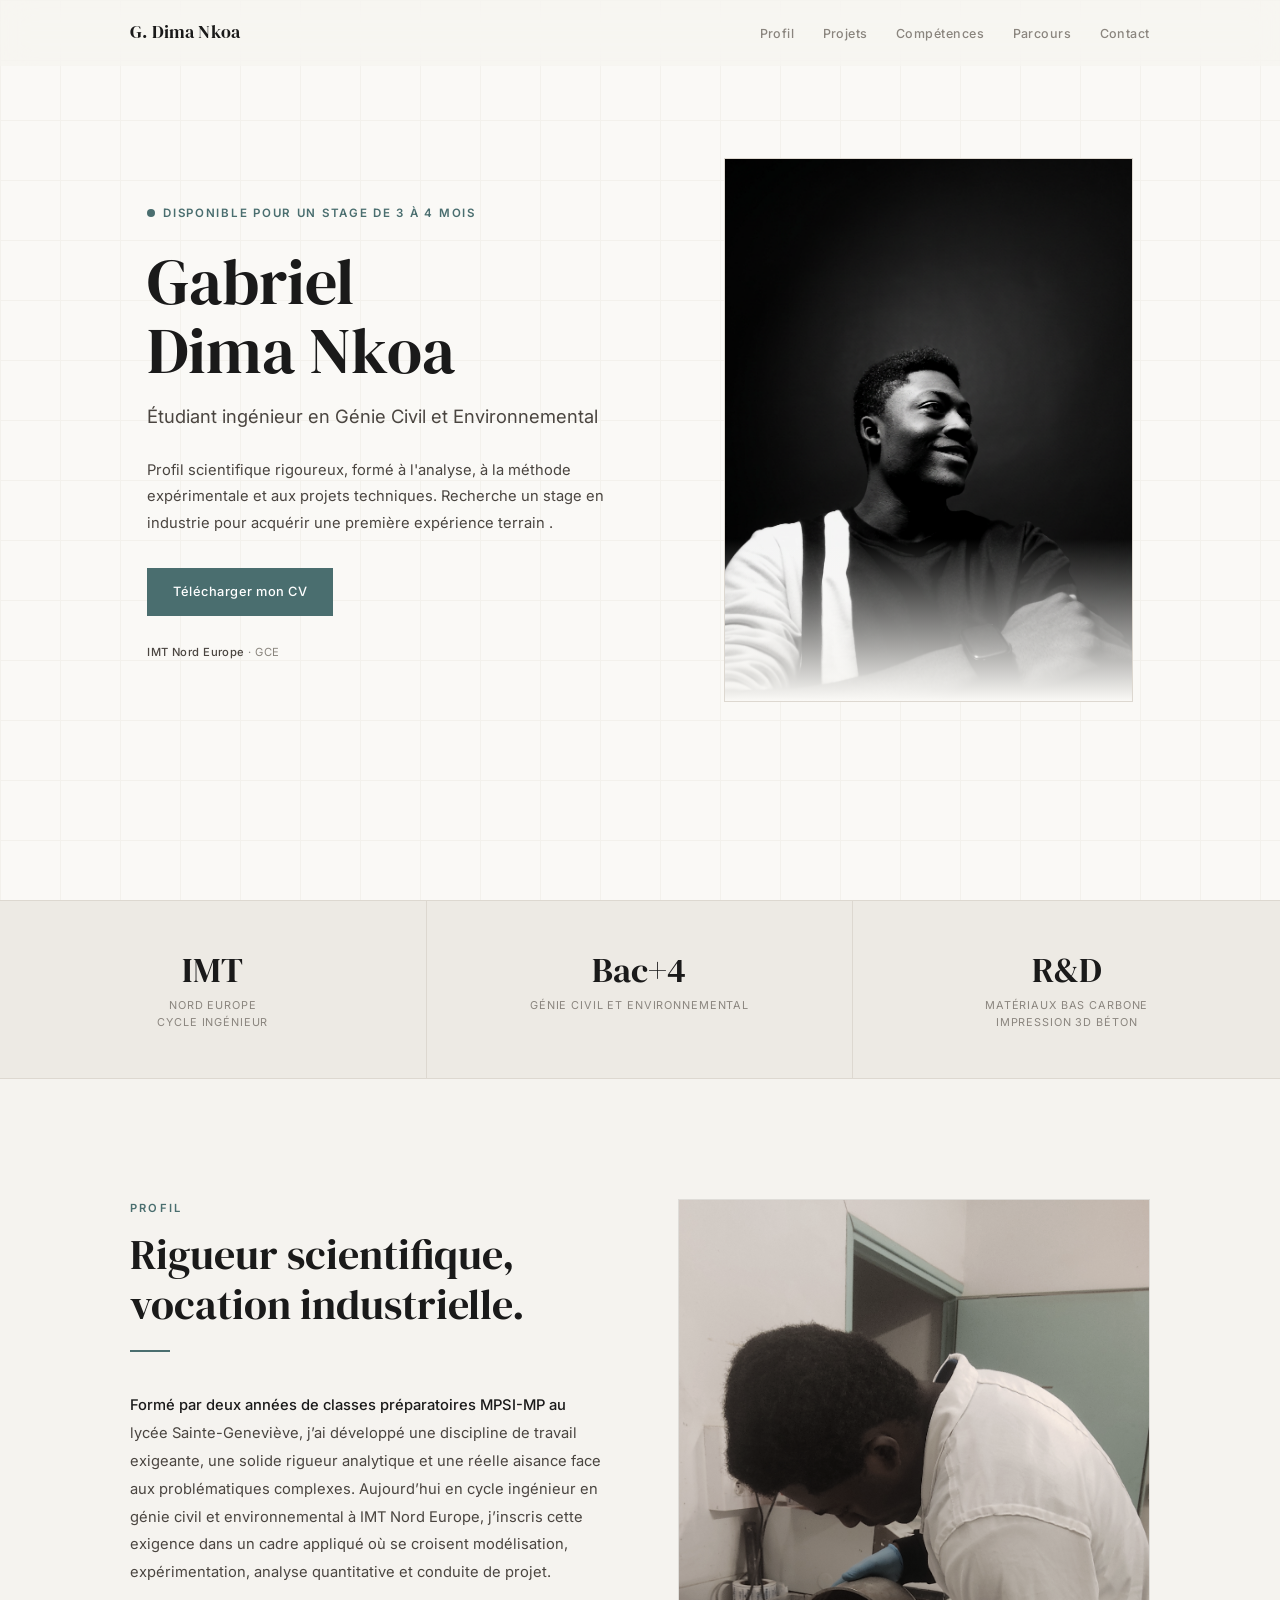
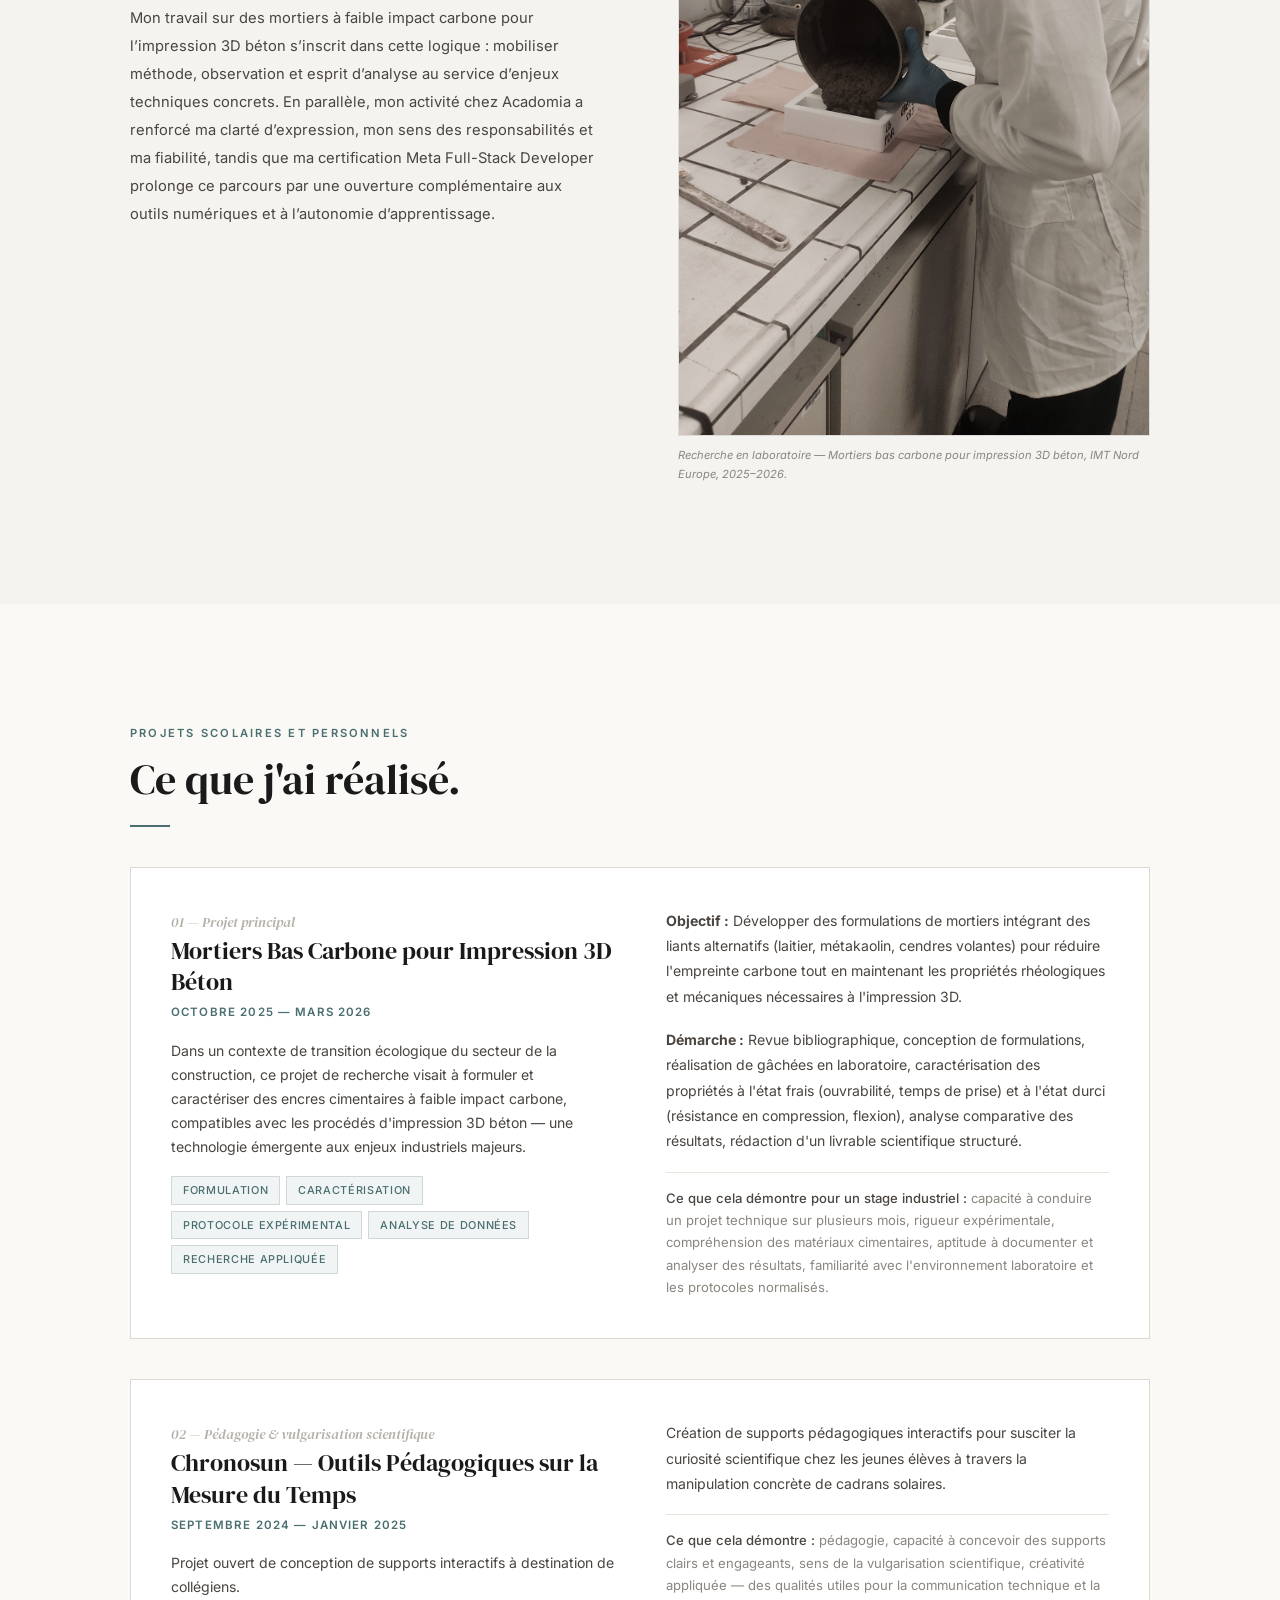
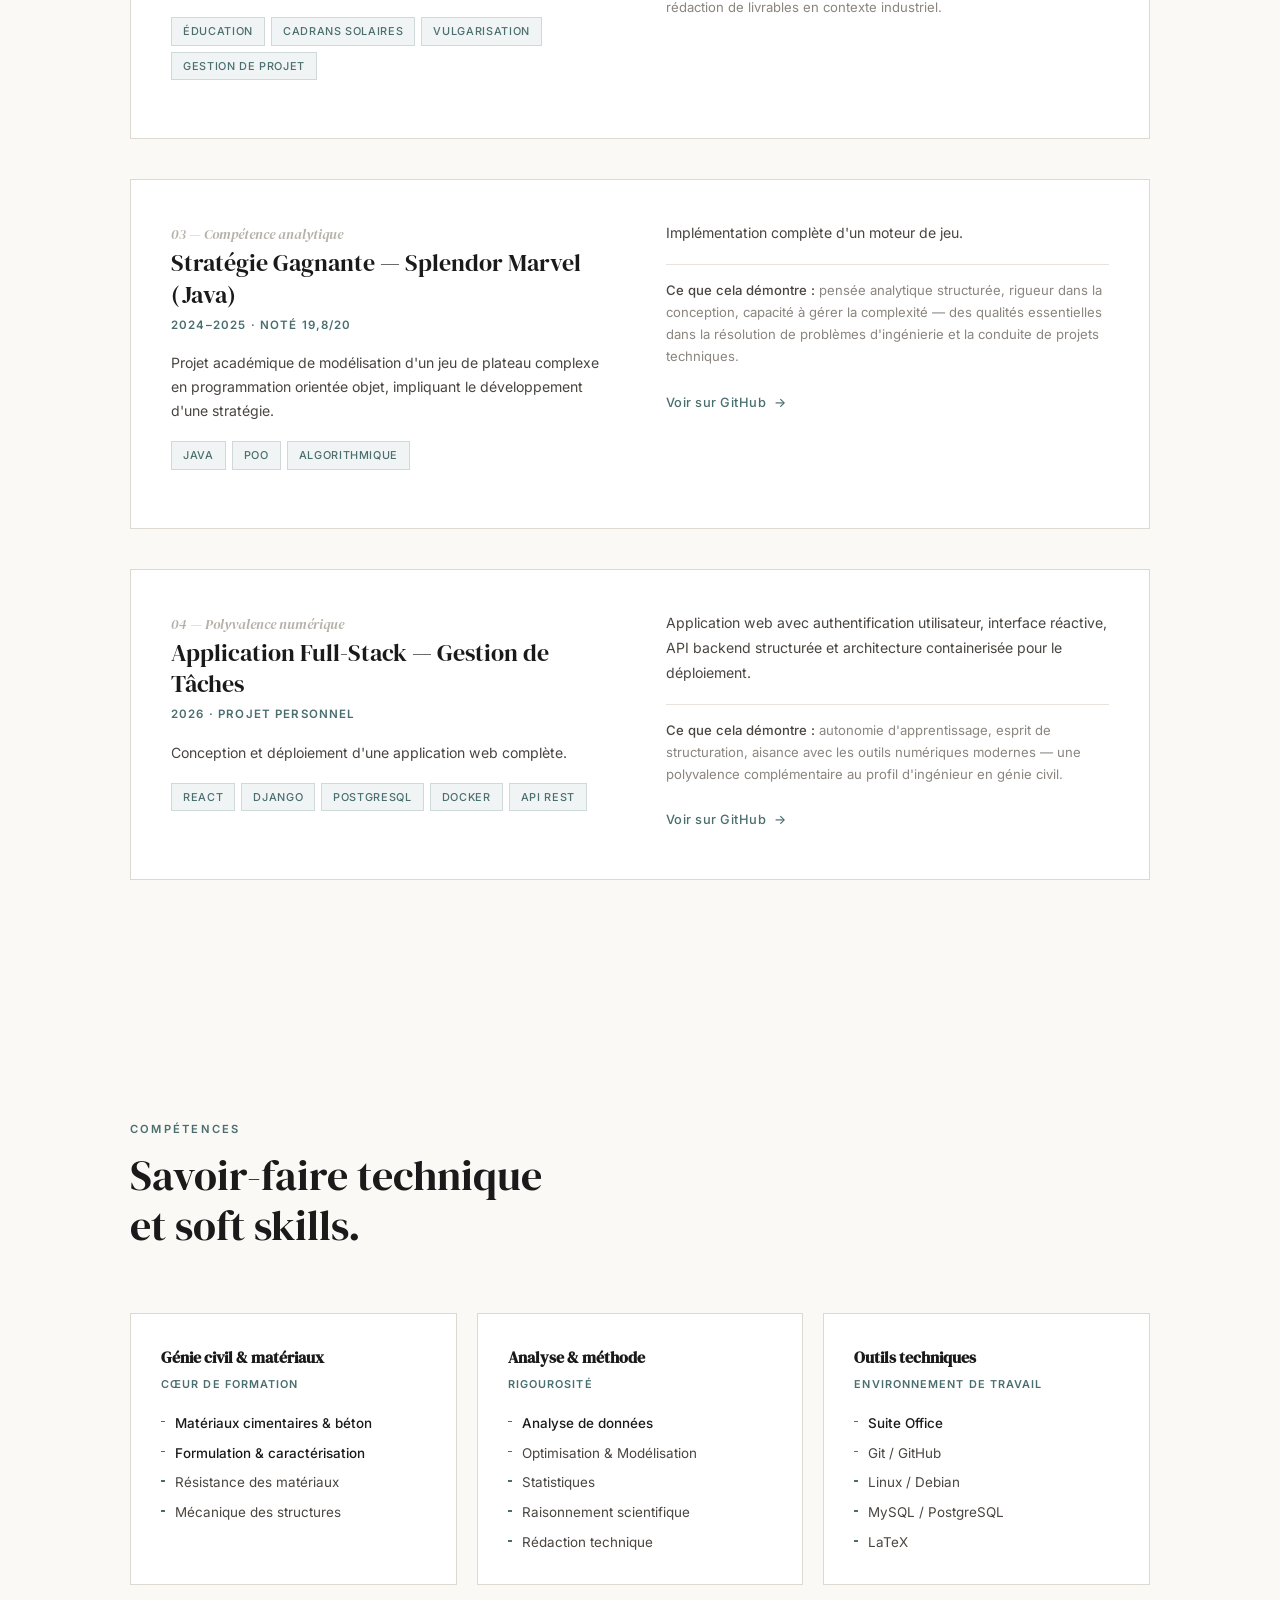
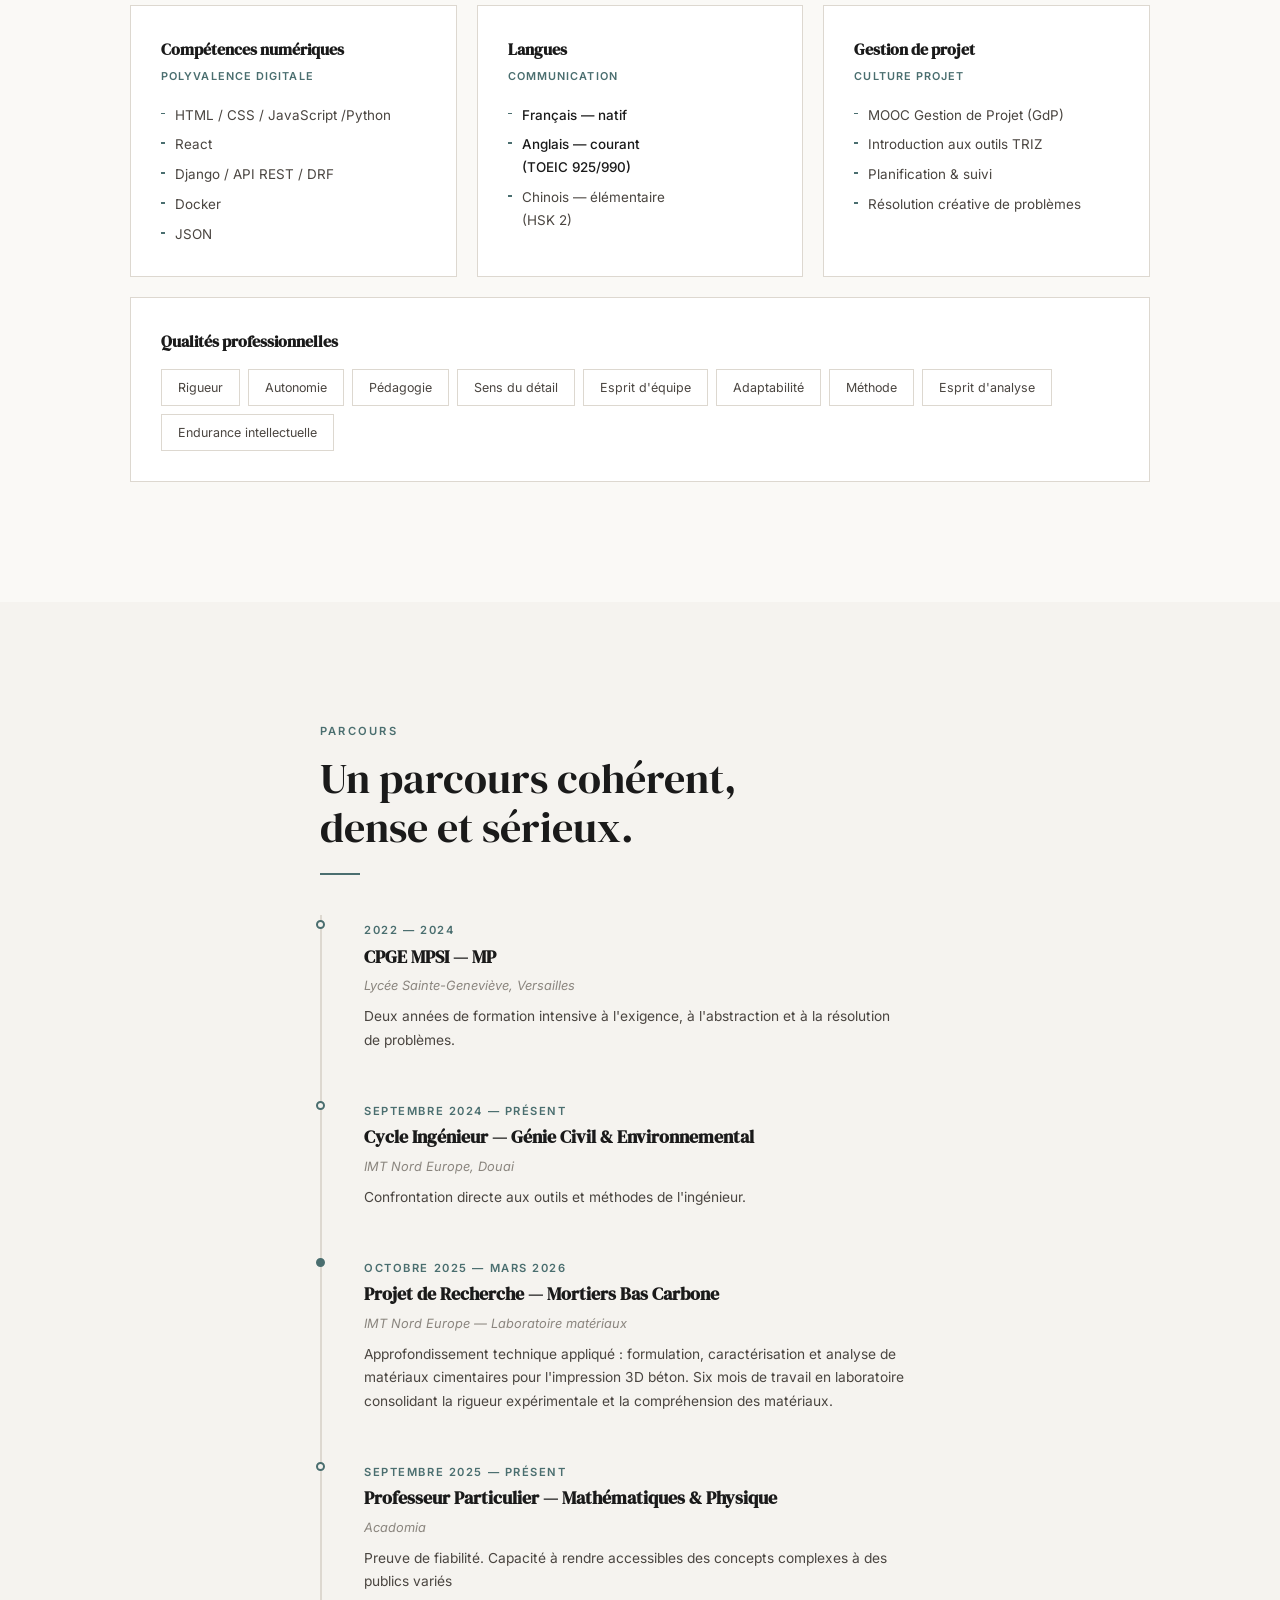
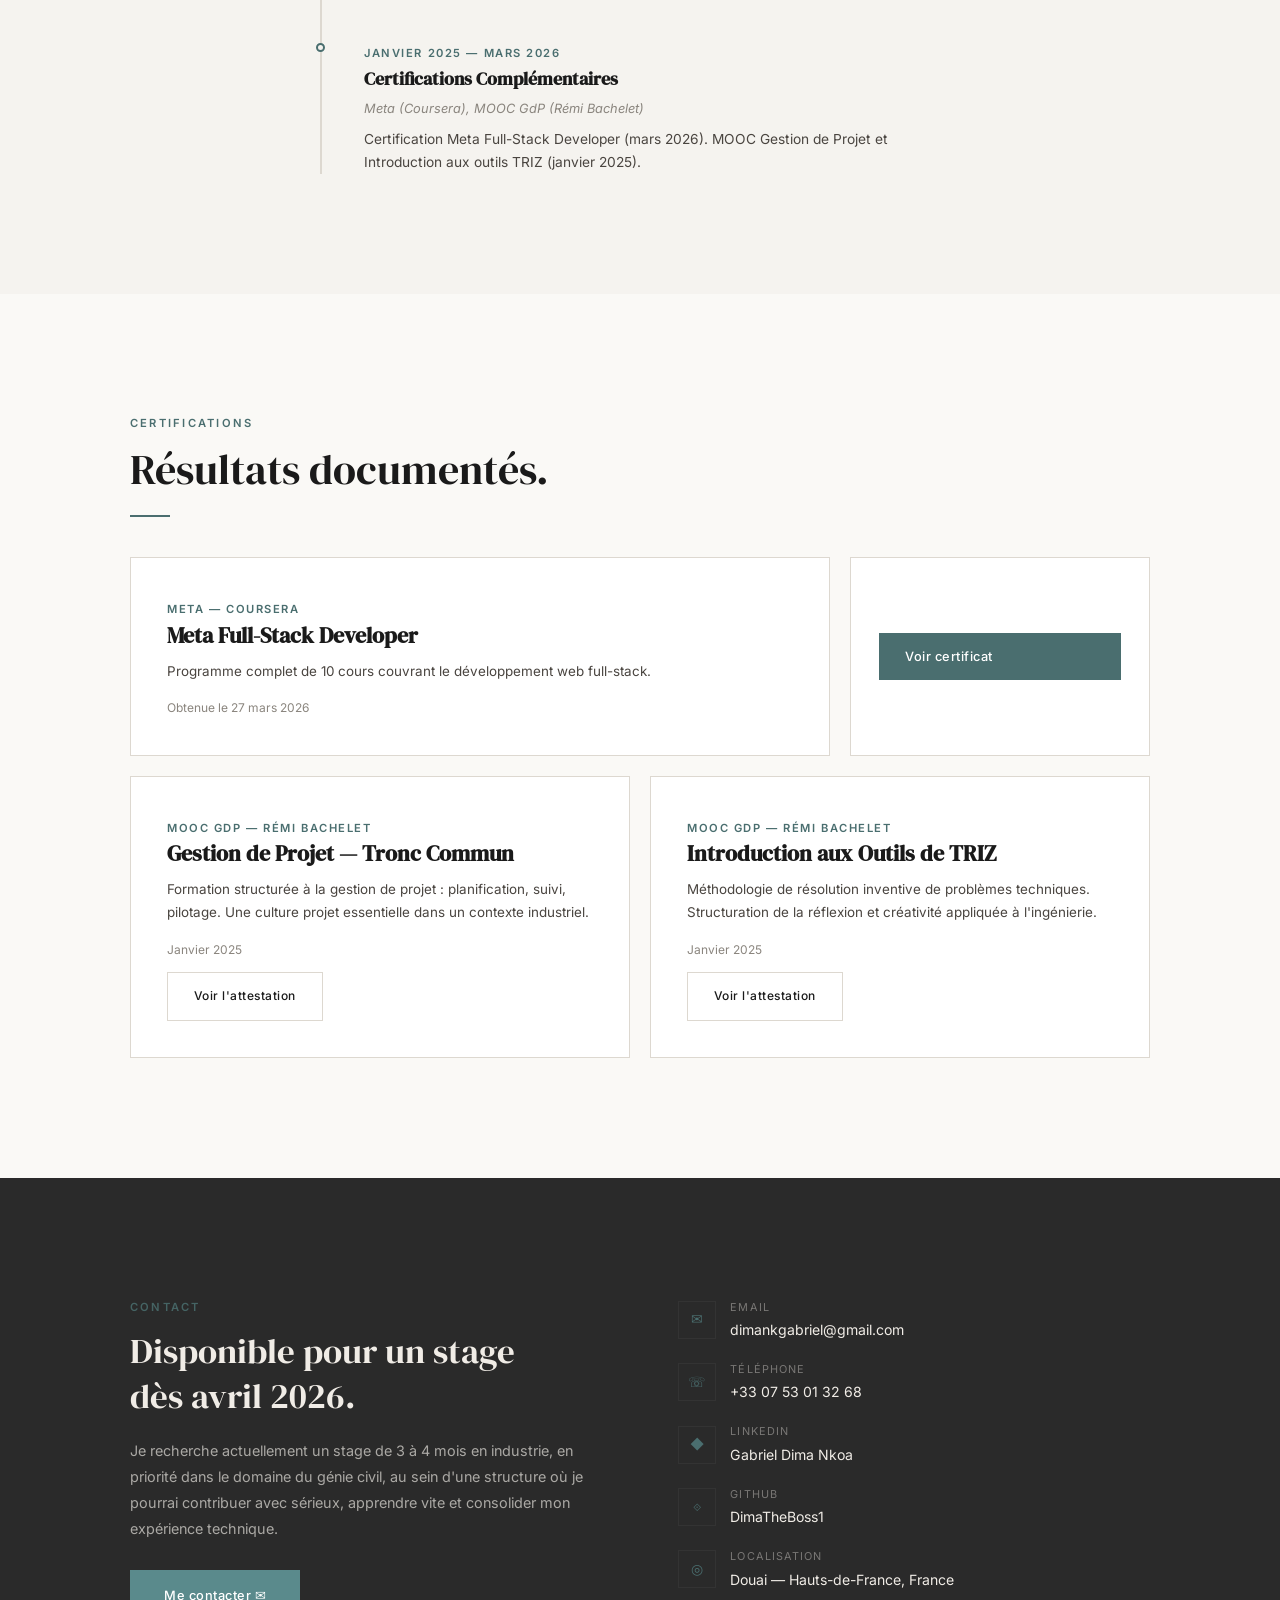
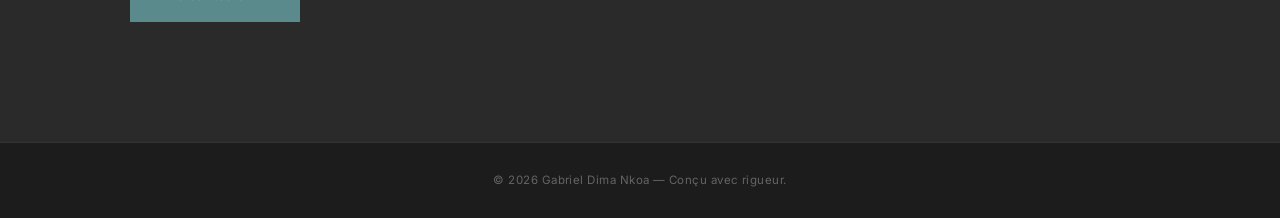
==== commit 1ba4175c: "update: CV et dates certifications" ====
--- a/index2.html
+++ b/index2.html
@@ -57,7 +57,7 @@
           Recherche un stage en industrie pour acquérir une première expérience terrain .
         </p>
         <div class="hero2__ctas">
-          <a href="CV Stage GCE.pdf" download class="btn2 btn2--primary" id="cta2-cv">Télécharger mon CV</a>
+          <a href="CV original simple.pdf" download class="btn2 btn2--primary" id="cta2-cv">Télécharger mon CV</a>
         </div>
         <p class="hero2__micro">
           <span>IMT Nord Europe</span> · GCE
@@ -436,12 +436,12 @@
         <!-- Certifications -->
         <div class="tl-item reveal">
           <div class="tl-dot"></div>
-          <span class="tl-date">Janvier 2024 — Mars 2026</span>
+          <span class="tl-date">Janvier 2025 — Mars 2026</span>
           <h3 class="tl-heading">Certifications Complémentaires</h3>
           <p class="tl-institution">Meta (Coursera), MOOC GdP (Rémi Bachelet)</p>
           <p class="tl-text">
             Certification Meta Full-Stack Developer (mars 2026). MOOC Gestion de Projet et Introduction aux outils TRIZ
-            (janvier 2024).
+            (janvier 2025).
           </p>
         </div>
       </div>
@@ -486,7 +486,7 @@
             Formation structurée à la gestion de projet : planification, suivi, pilotage.
             Une culture projet essentielle dans un contexte industriel.
           </p>
-          <p class="doc-card__date">Janvier 2024</p>
+          <p class="doc-card__date">Janvier 2025</p>
           <a href="Attestation de réussite MOOC.pdf" download class="btn2 btn2--outline"
             style="margin-top: 12px; font-size: 0.75rem;">
             Voir l'attestation
@@ -499,7 +499,7 @@
             Méthodologie de résolution inventive de problèmes techniques.
             Structuration de la réflexion et créativité appliquée à l'ingénierie.
           </p>
-          <p class="doc-card__date">Janvier 2024</p>
+          <p class="doc-card__date">Janvier 2025</p>
           <a href="Attestation de réussite MOOC TRIZ.pdf" download class="btn2 btn2--outline"
             style="margin-top: 12px; font-size: 0.75rem;">
             Voir l'attestation
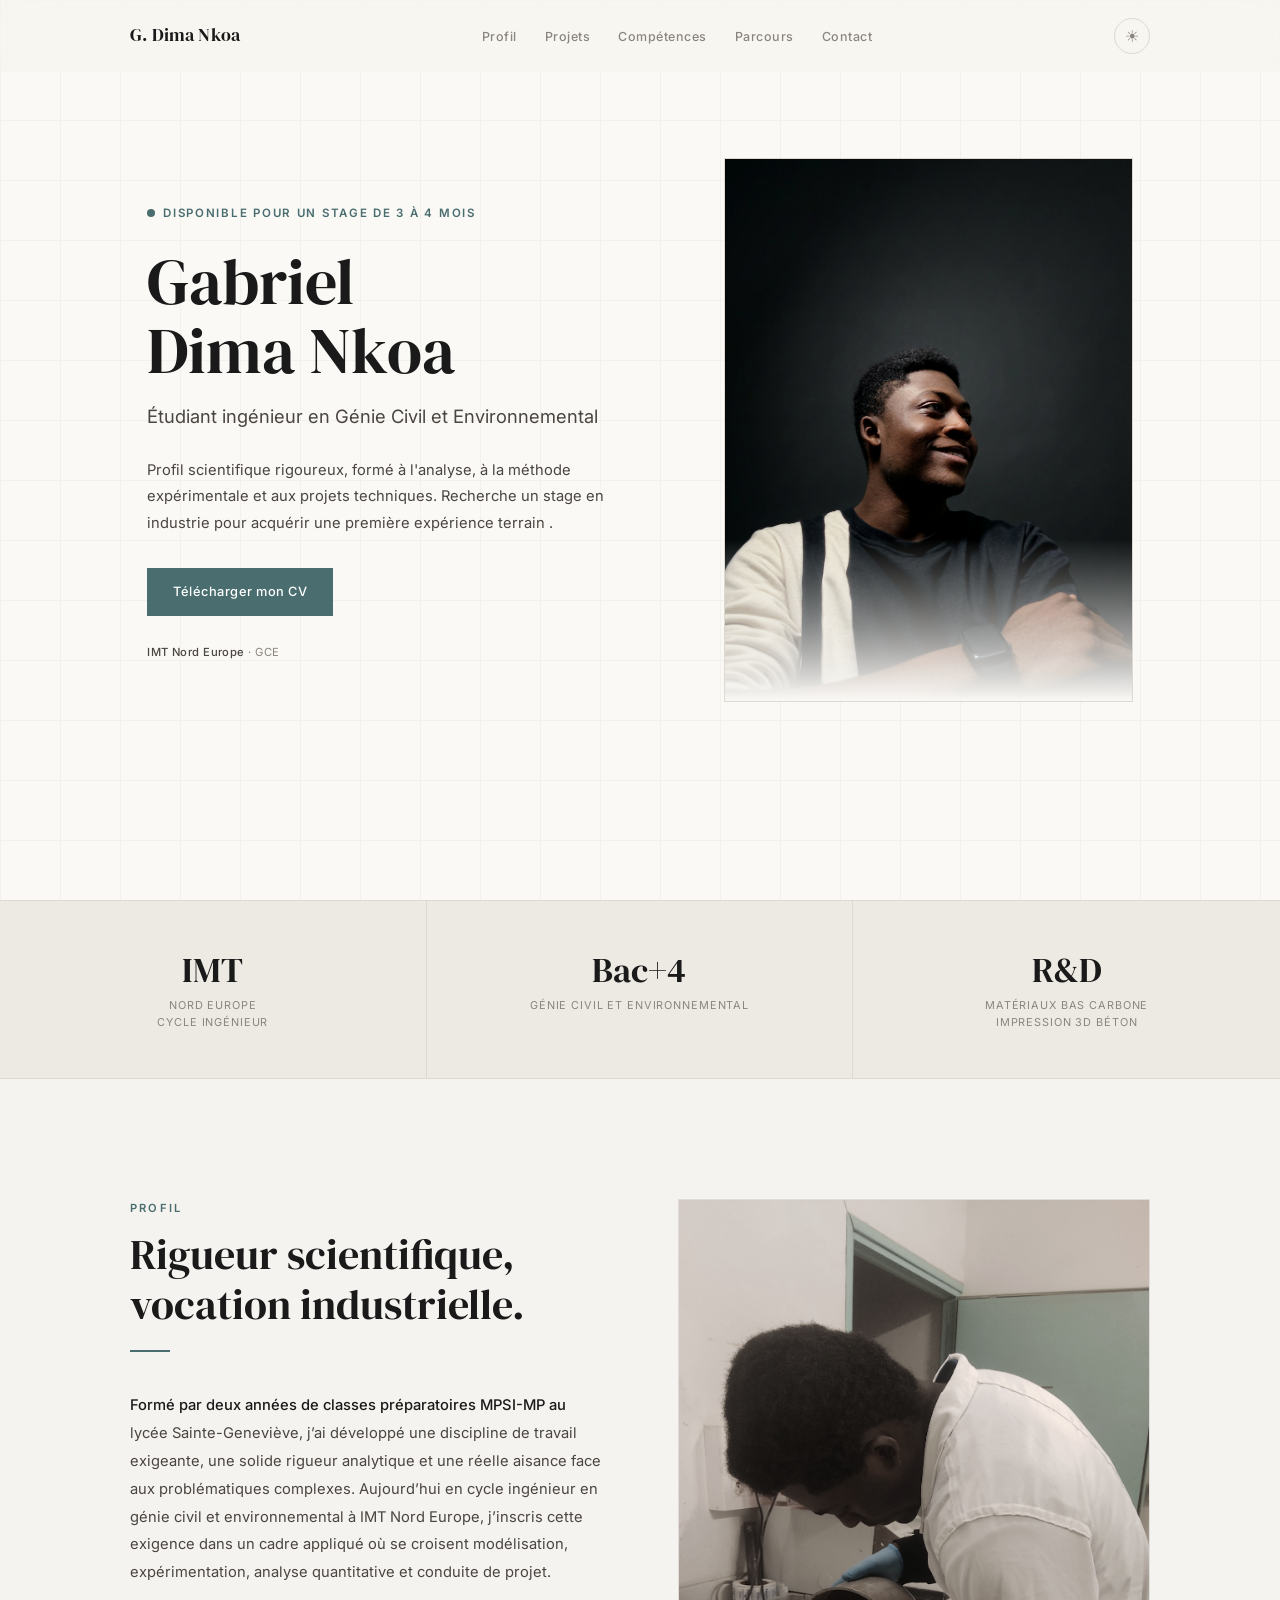
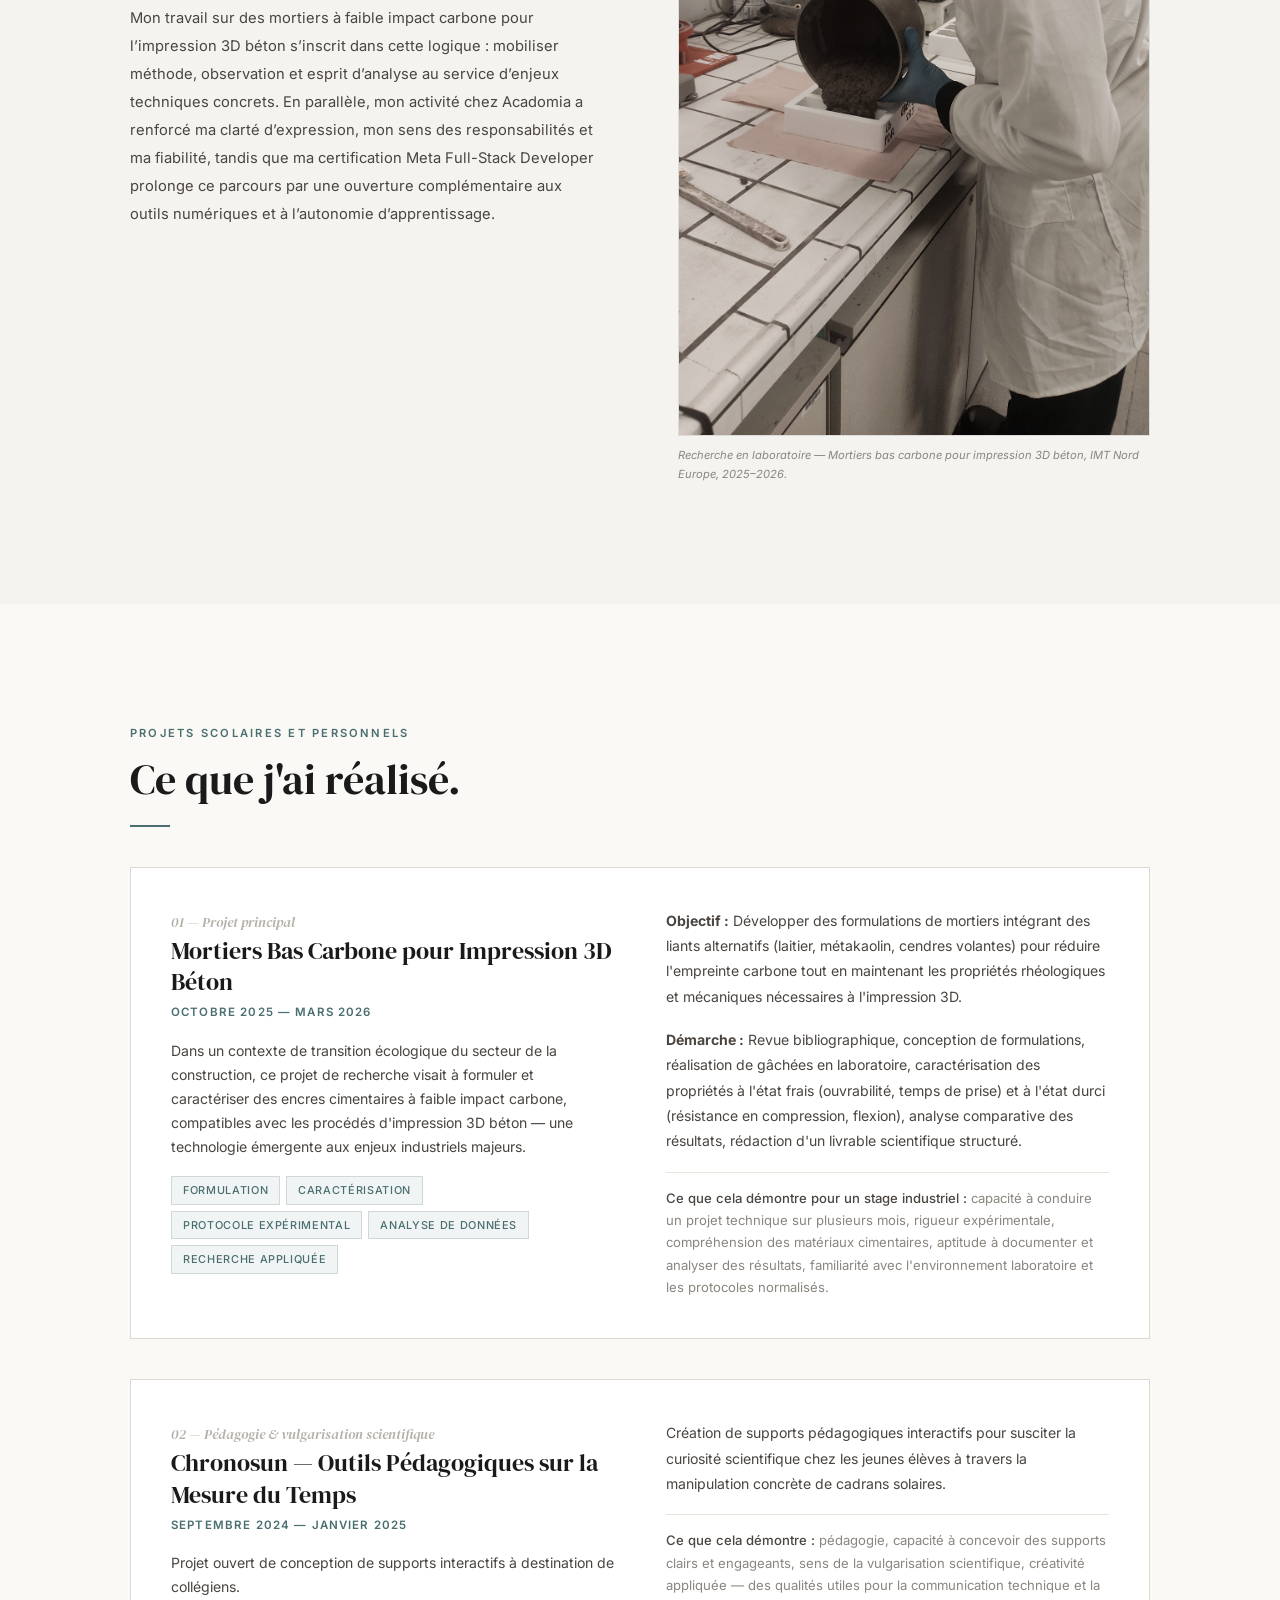
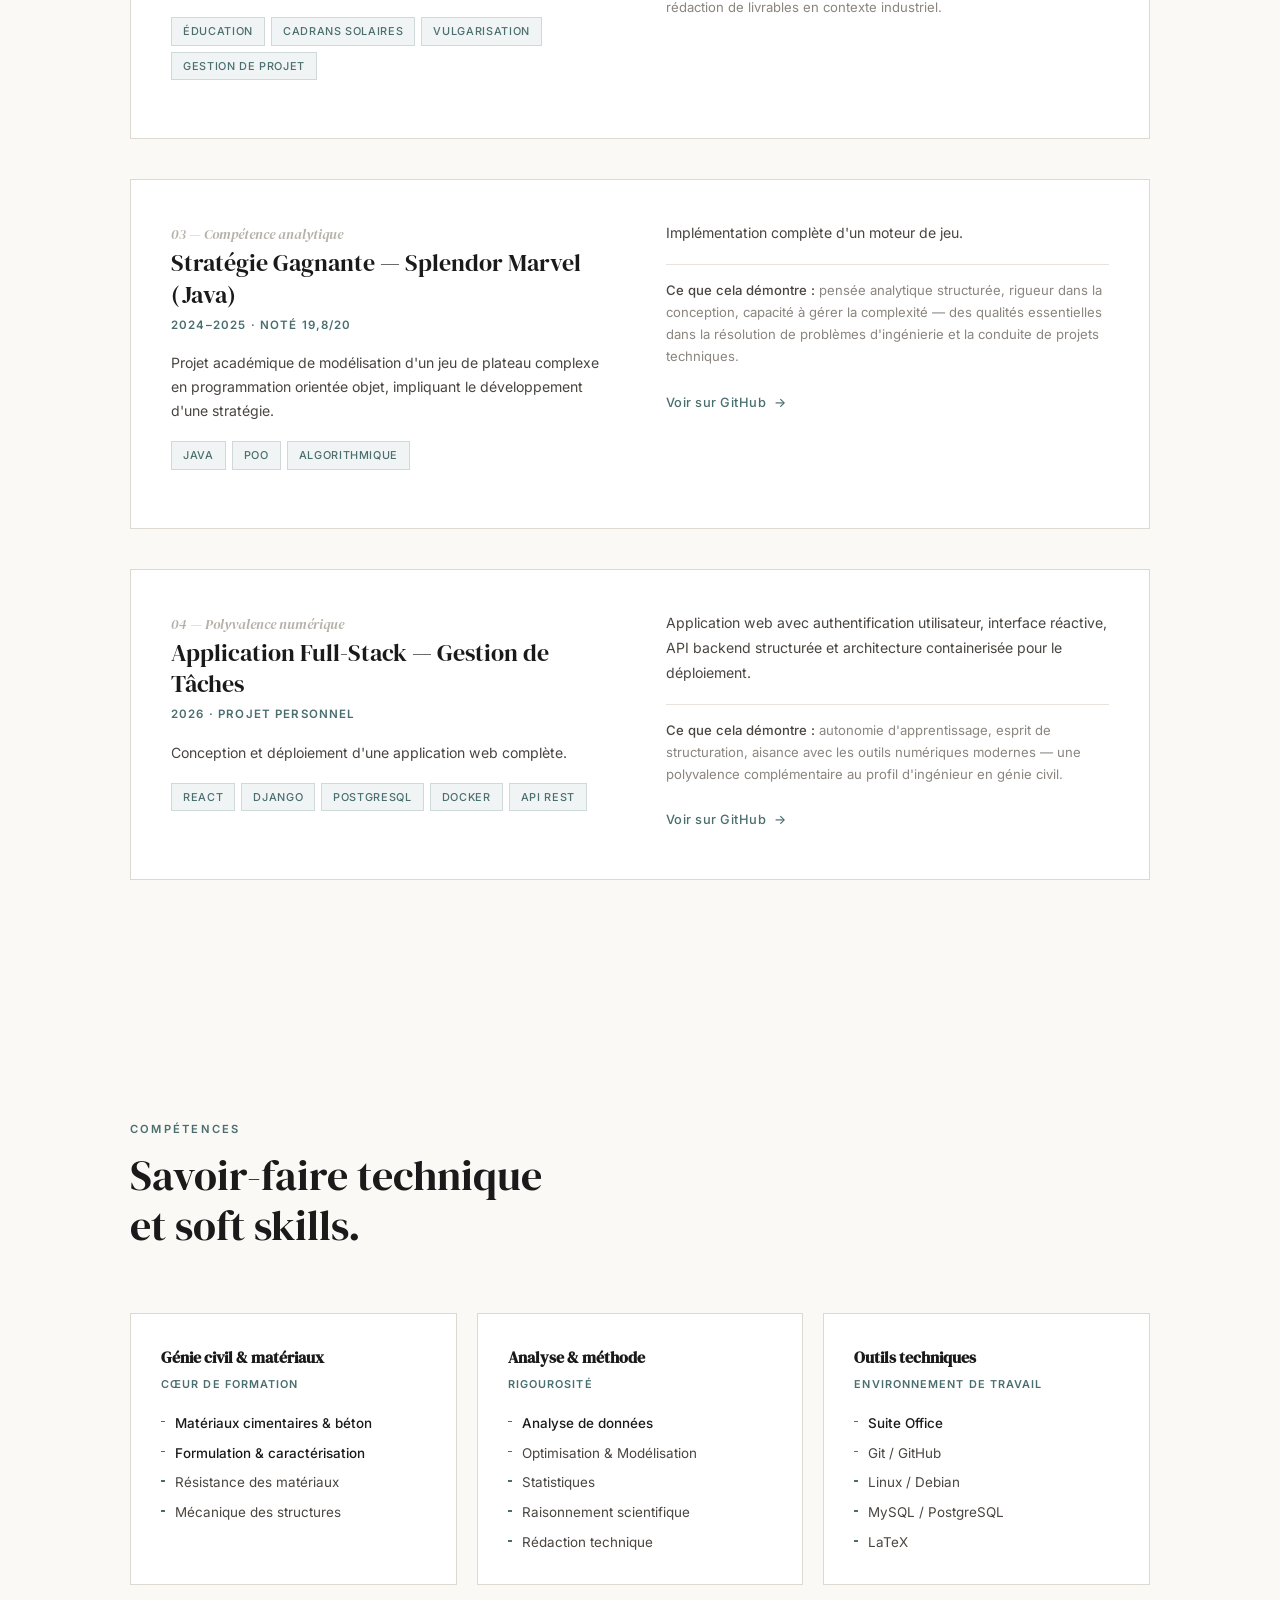
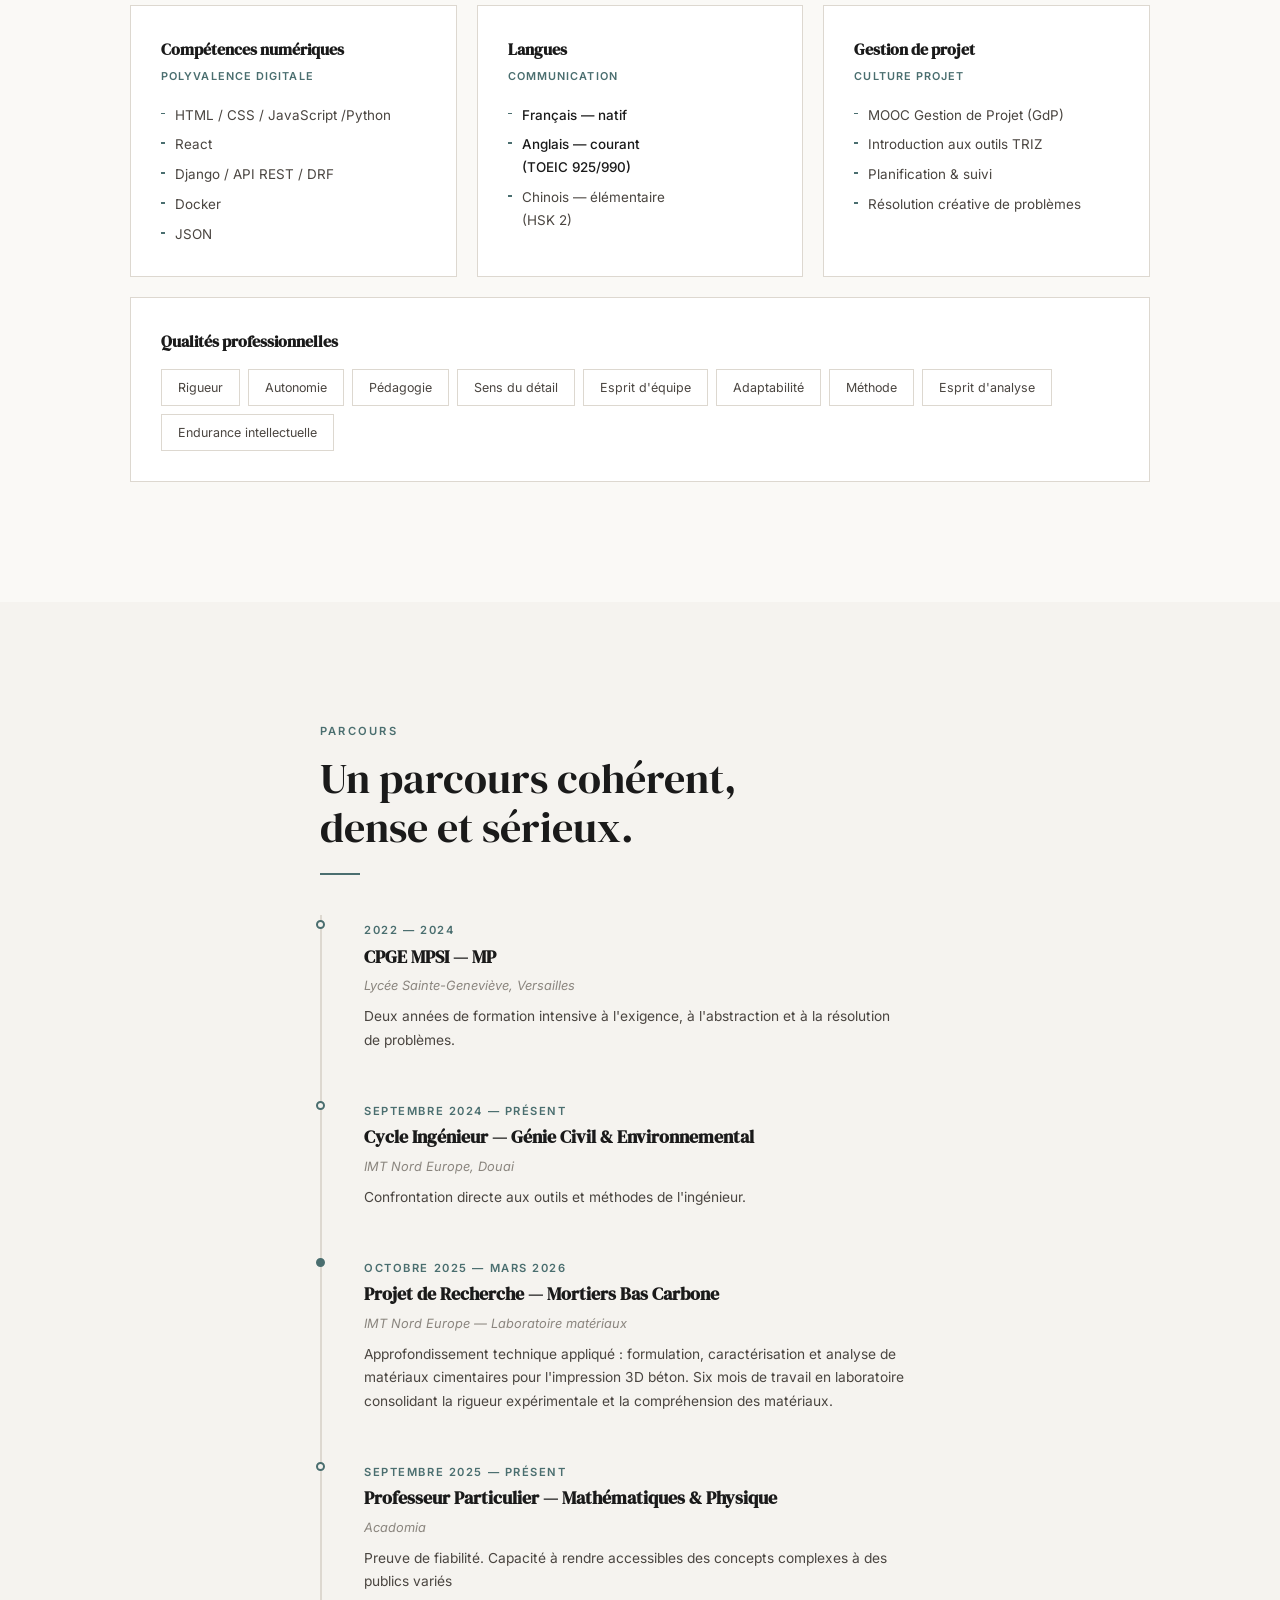
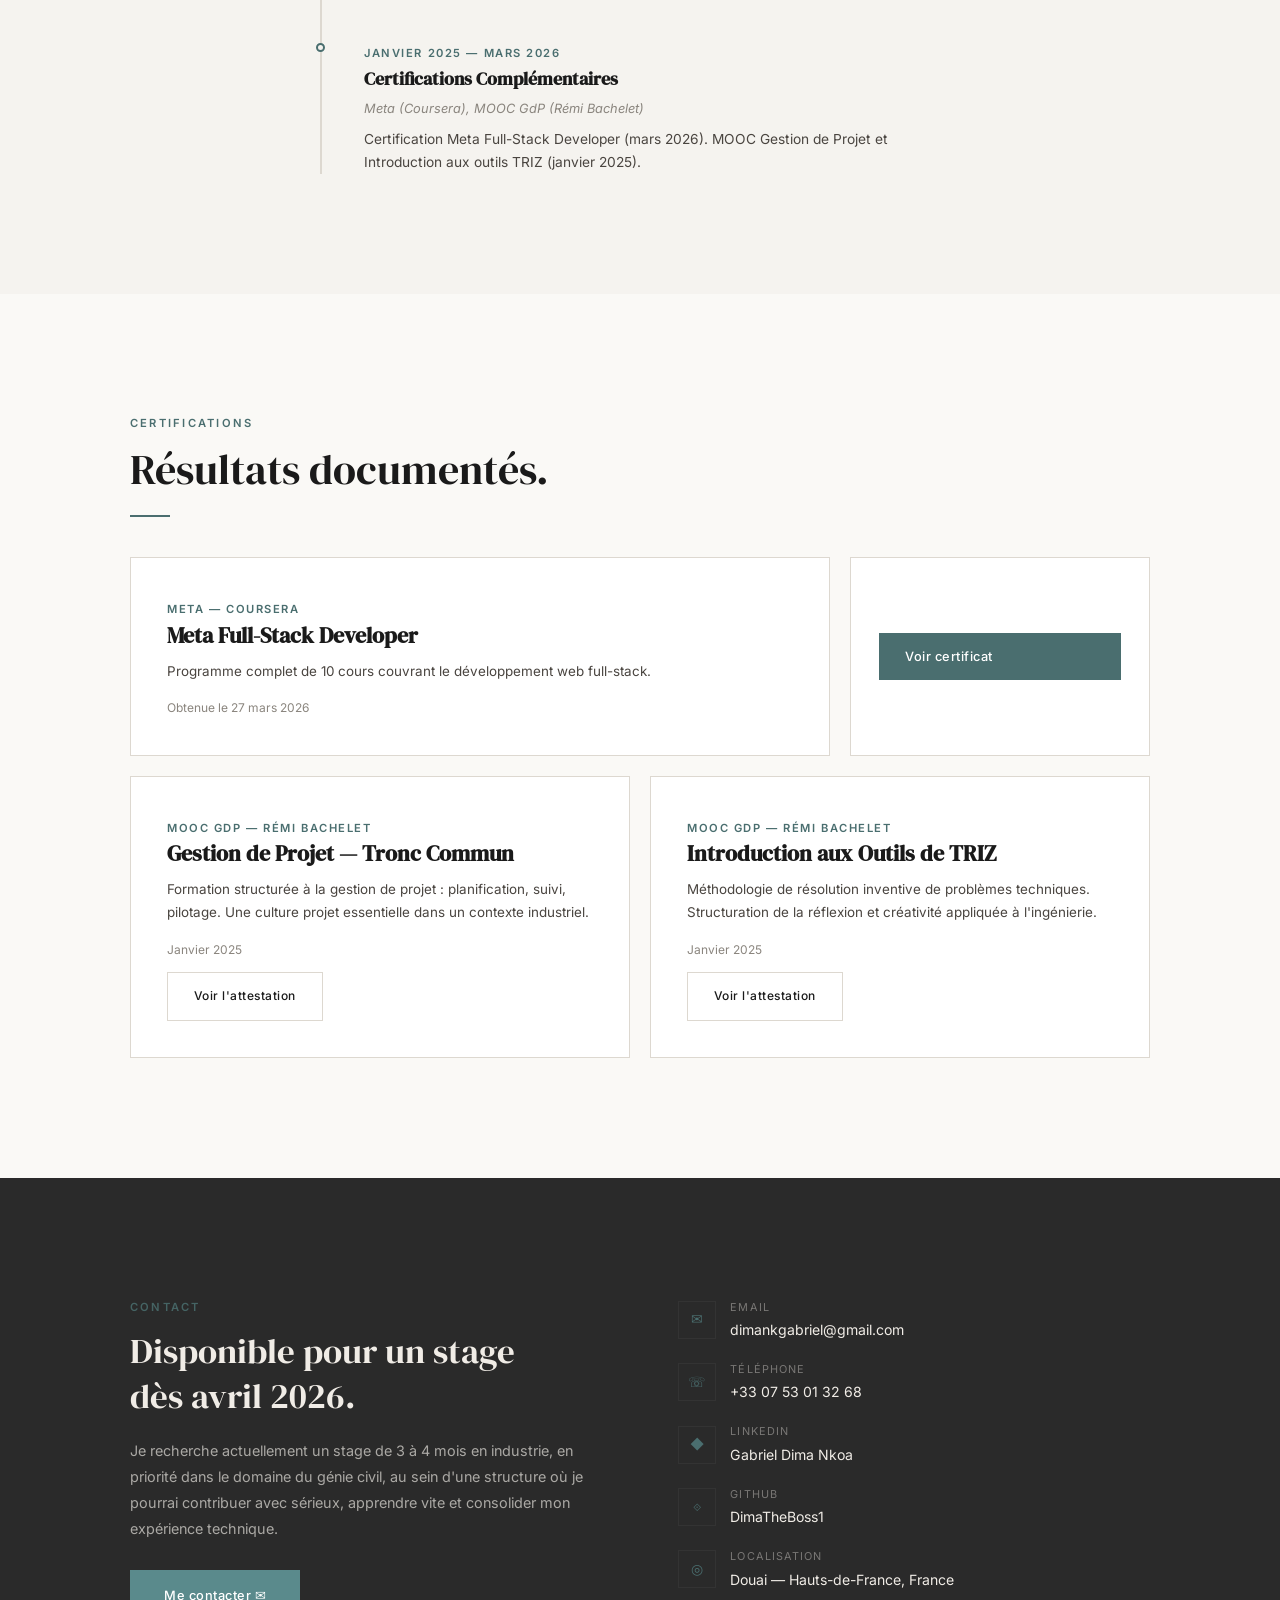
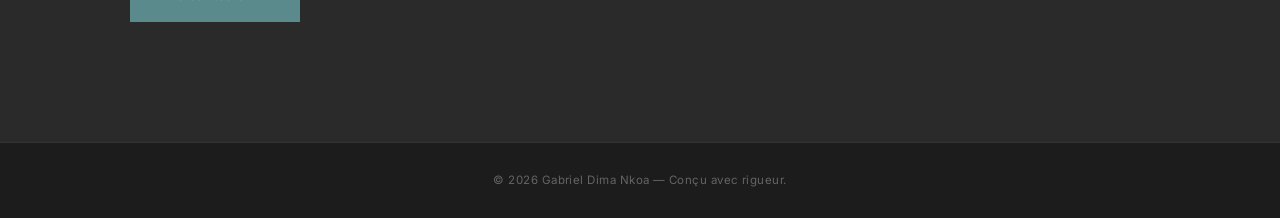
==== commit d14defac: "feat: light/dark mode toggle" ====
--- a/index2.html
+++ b/index2.html
@@ -30,6 +30,10 @@
         <li><a href="#parcours" class="nav2__link">Parcours</a></li>
         <li><a href="#contact2" class="nav2__link">Contact</a></li>
       </ul>
+      <button class="theme-toggle" id="theme-toggle" aria-label="Changer de thème">
+        <span class="icon-sun">☀</span>
+        <span class="icon-moon">☾</span>
+      </button>
       <button class="nav2__toggle" id="nav2-toggle" aria-label="Menu">
         <span></span><span></span><span></span>
       </button>
@@ -57,7 +61,7 @@
           Recherche un stage en industrie pour acquérir une première expérience terrain .
         </p>
         <div class="hero2__ctas">
-          <a href="CV original simple.pdf" download class="btn2 btn2--primary" id="cta2-cv">Télécharger mon CV</a>
+          <a href="CV orginal simple.pdf" download class="btn2 btn2--primary" id="cta2-cv">Télécharger mon CV</a>
         </div>
         <p class="hero2__micro">
           <span>IMT Nord Europe</span> · GCE
--- a/styles2.css
+++ b/styles2.css
@@ -1,14 +1,13 @@
 /* ============================================
    GABRIEL DIMA NKOA — Portfolio Ingénieur GCE
-   Industrial / Editorial / Premium / Light
+   Industrial / Editorial / Premium / Dual Theme
    ============================================ */
 
 /* --- Google Fonts Import --- */
 @import url('https://fonts.googleapis.com/css2?family=DM+Serif+Display:ital@0;1&family=Inter:wght@300;400;500;600;700&display=swap');
 
-/* --- Design Tokens --- */
+/* --- Design Tokens — Light (default) --- */
 :root {
-  /* Colors — industrial / light editorial */
   --bg-light: #f5f3ef;
   --bg-white: #faf9f6;
   --bg-surface: #edeae4;
@@ -31,6 +30,12 @@
   --border-light: #e8e4dc;
   --border-dark: #333333;
 
+  --nav-bg: rgba(245, 243, 239, 0.6);
+  --nav-bg-scrolled: rgba(245, 243, 239, 0.95);
+  --mobile-bg: rgba(245, 243, 239, 0.98);
+  --img-filter: saturate(0.5) contrast(1.04);
+  --img-filter-hover: saturate(0.8) contrast(1.08);
+
   /* Typography */
   --font-display: 'DM Serif Display', Georgia, serif;
   --font-body: 'Inter', -apple-system, BlinkMacSystemFont, 'Segoe UI', sans-serif;
@@ -44,6 +49,37 @@
   --transition-fast: 0.2s cubic-bezier(0.4, 0, 0.2, 1);
   --transition-smooth: 0.4s cubic-bezier(0.4, 0, 0.2, 1);
   --transition-slow: 0.6s cubic-bezier(0.4, 0, 0.2, 1);
+}
+
+/* --- Design Tokens — Dark override --- */
+[data-theme="dark"] {
+  --bg-light: #111111;
+  --bg-white: #141414;
+  --bg-surface: #1a1a1a;
+  --bg-card: #1e1e1e;
+  --bg-dark: #0a0a0a;
+  --bg-anthracite: #0e0e0e;
+
+  --text-dark: #e8e4dc;
+  --text-body: #b0aaa0;
+  --text-muted: #706b63;
+  --text-light: #504b44;
+  --text-on-dark: #f0ece6;
+
+  --accent: #5f9ea0;
+  --accent-hover: #7ab8ba;
+  --accent-light: rgba(95, 158, 160, 0.1);
+  --accent-border: rgba(95, 158, 160, 0.25);
+
+  --border: #2a2724;
+  --border-light: #222020;
+  --border-dark: #333333;
+
+  --nav-bg: rgba(17, 17, 17, 0.6);
+  --nav-bg-scrolled: rgba(17, 17, 17, 0.95);
+  --mobile-bg: rgba(17, 17, 17, 0.98);
+  --img-filter: saturate(0.4) contrast(1.1) brightness(0.9);
+  --img-filter-hover: saturate(0.7) contrast(1.1) brightness(1);
 }
 
 /* --- Reset & Base --- */
@@ -162,14 +198,14 @@
   right: 0;
   z-index: 1000;
   padding: 18px 0;
-  background: rgba(245, 243, 239, 0.6);
+  background: var(--nav-bg);
   backdrop-filter: blur(16px);
   -webkit-backdrop-filter: blur(16px);
   transition: all var(--transition-smooth);
 }
 
 .nav2.scrolled {
-  background: rgba(245, 243, 239, 0.95);
+  background: var(--nav-bg-scrolled);
   box-shadow: 0 1px 0 var(--border);
   padding: 12px 0;
 }
@@ -248,7 +284,7 @@
   display: none;
   position: fixed;
   inset: 0;
-  background: rgba(245, 243, 239, 0.98);
+  background: var(--mobile-bg);
   backdrop-filter: blur(24px);
   z-index: 999;
   justify-content: center;
@@ -267,6 +303,38 @@
 }
 
 .nav2__mobile a:hover { color: var(--accent); }
+
+/* --- Theme Toggle Button --- */
+.theme-toggle {
+  background: none;
+  border: 1px solid var(--border);
+  border-radius: 50%;
+  width: 36px;
+  height: 36px;
+  cursor: pointer;
+  display: flex;
+  align-items: center;
+  justify-content: center;
+  font-size: 1rem;
+  color: var(--text-muted);
+  transition: all var(--transition-fast);
+  flex-shrink: 0;
+}
+
+.theme-toggle:hover {
+  color: var(--accent);
+  border-color: var(--accent-border);
+  background: var(--accent-light);
+}
+
+.theme-toggle .icon-sun,
+.theme-toggle .icon-moon {
+  transition: opacity var(--transition-fast), transform var(--transition-fast);
+}
+
+.theme-toggle .icon-moon { display: none; }
+[data-theme="dark"] .theme-toggle .icon-sun { display: none; }
+[data-theme="dark"] .theme-toggle .icon-moon { display: inline; }
 
 /* ============================================
    HERO SECTION
@@ -593,12 +661,12 @@
   min-height: 400px;
   object-fit: cover;
   border: 1px solid var(--border);
-  filter: saturate(0.5) contrast(1.04);
+  filter: var(--img-filter);
   transition: filter var(--transition-smooth);
 }
 
 .profile__lab-img--full:hover {
-  filter: saturate(0.8) contrast(1.08);
+  filter: var(--img-filter-hover);
 }
 
 /* ============================================
